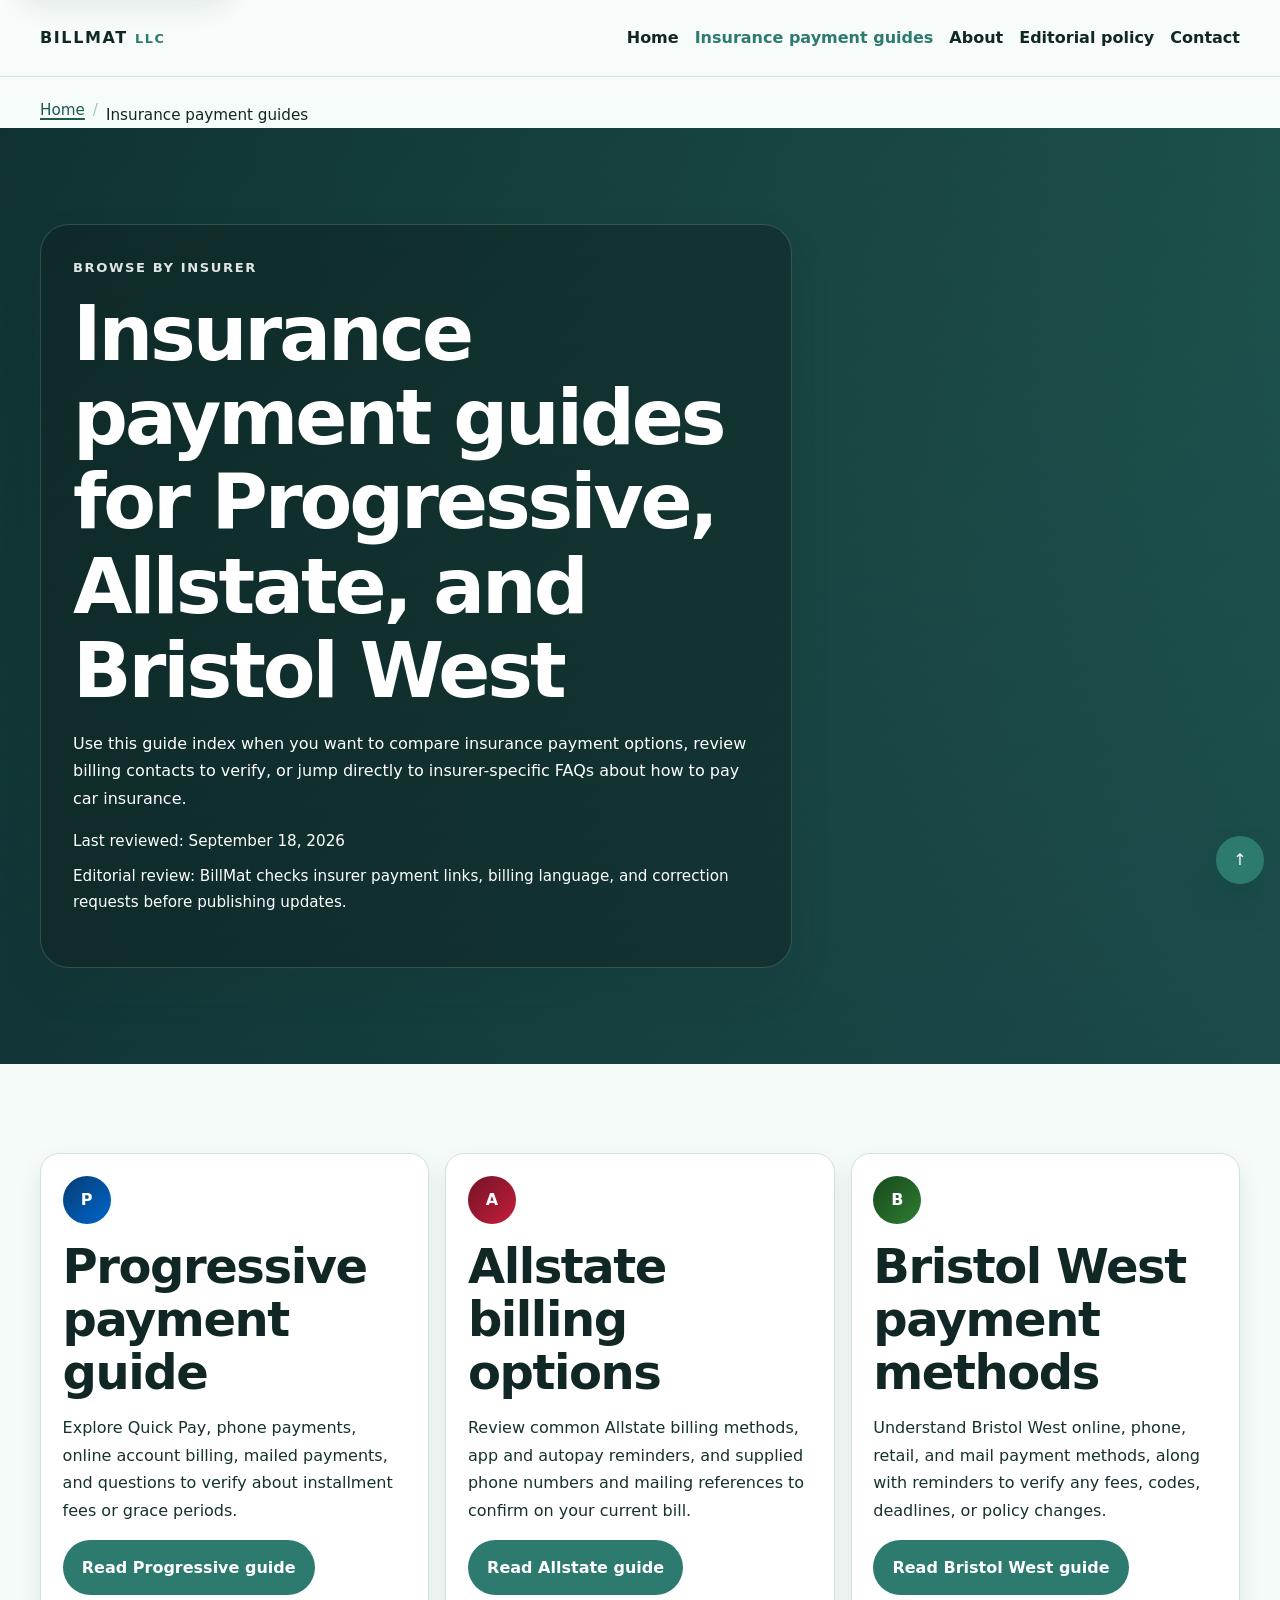
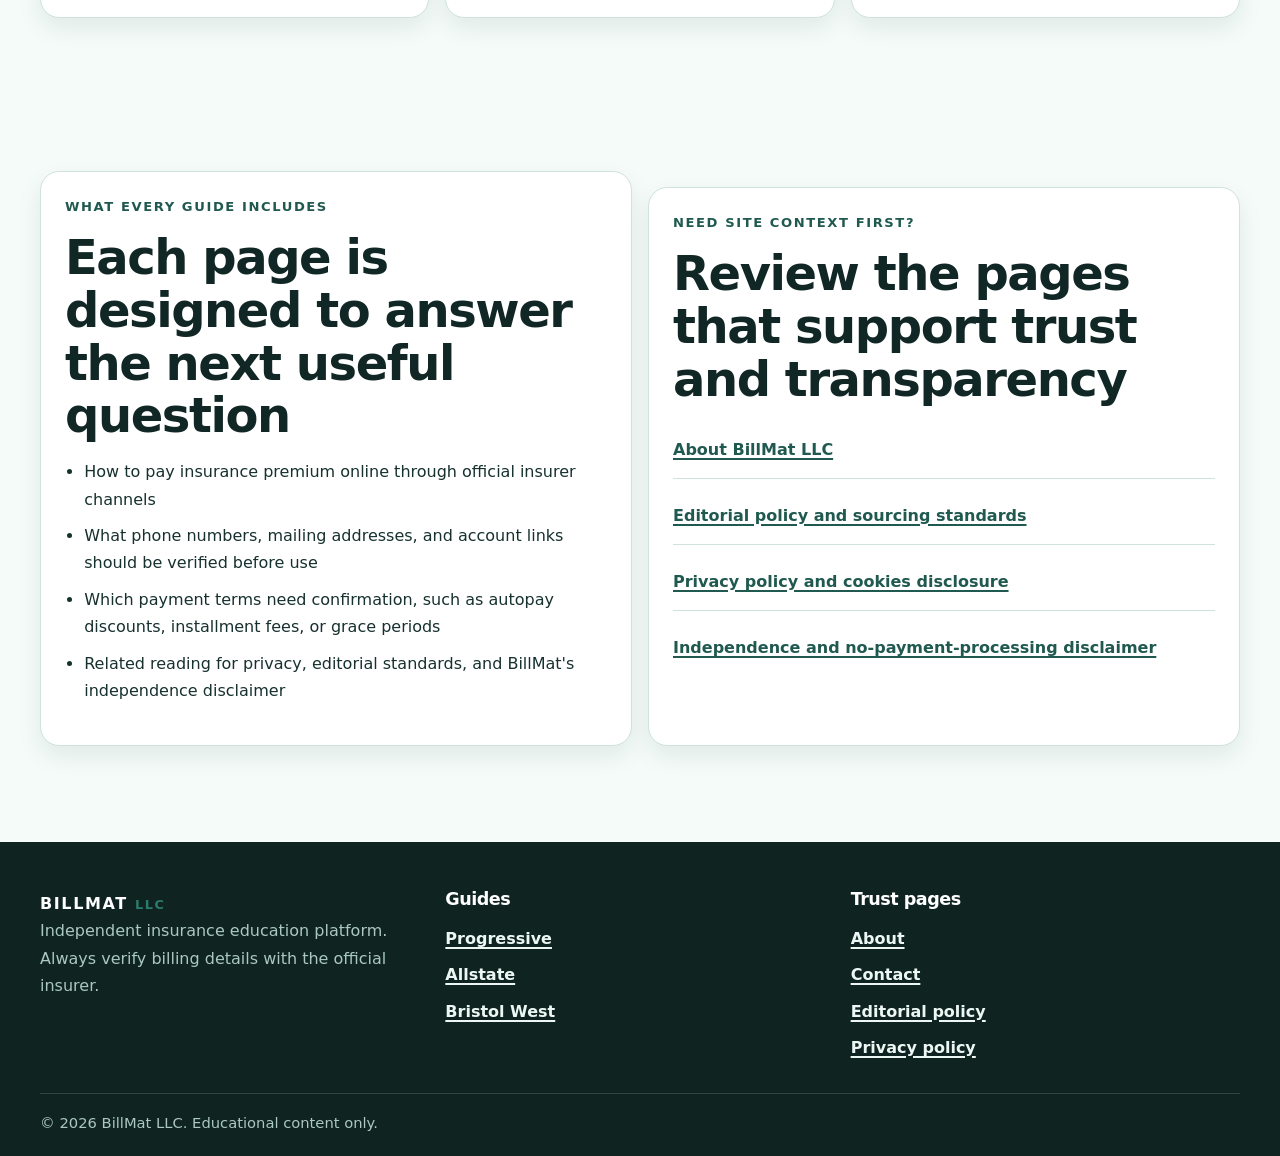
==== insurance-partners/index.html @ 31d25f72 "Rebuild BillMat static site for SEO and trust Co-authored-by: progressiveguide <246358933+progressiv" ====
<!doctype html>
<html lang="en">
<head>
  <meta charset="utf-8">
  <meta name="viewport" content="width=device-width, initial-scale=1">
  <title>Insurance Payment Guides | BillMat LLC</title>
  <meta name="description" content="Browse BillMat LLC insurance payment guides for Progressive, Allstate, and Bristol West with official links, FAQs, and billing checklists.">
  <meta name="robots" content="index,follow,max-image-preview:large">
  <meta name="theme-color" content="#2d7a6e">
  <meta property="og:type" content="website">
  <meta property="og:title" content="Insurance Payment Guides | BillMat LLC">
  <meta property="og:description" content="Browse insurer-specific billing guides for Progressive, Allstate, and Bristol West.">
  <meta property="og:url" content="https://getlivesupport.github.io/billmat/insurance-partners/">
  <meta property="og:site_name" content="BillMat LLC">
  <meta property="og:image" content="https://getlivesupport.github.io/billmat/assets/social-card.svg">
  <meta property="og:image:alt" content="BillMat LLC insurance payment guides social card">
  <meta name="twitter:card" content="summary_large_image">
  <meta name="twitter:title" content="Insurance Payment Guides | BillMat LLC">
  <meta name="twitter:description" content="Browse insurer-specific billing guides for Progressive, Allstate, and Bristol West.">
  <meta name="twitter:image" content="https://getlivesupport.github.io/billmat/assets/social-card.svg">
  <link rel="canonical" href="https://getlivesupport.github.io/billmat/insurance-partners/">
  <link rel="icon" href="../assets/favicon.svg" type="image/svg+xml">
  <link rel="manifest" href="../site.webmanifest">
  <style>
    :root{color-scheme:light dark;--bg:#f4fbf8;--surface:#fff;--text:#16312e;--soft:#45635d;--line:#cfe2db;--brand:#2d7a6e;--brand-deep:#20594f}*{box-sizing:border-box}html{font-family:Inter,ui-sans-serif,system-ui,-apple-system,BlinkMacSystemFont,"Segoe UI",sans-serif;scroll-behavior:smooth}body{margin:0;background:#f7fcfa;color:var(--text);font:400 1rem/1.65 system-ui,-apple-system,BlinkMacSystemFont,"Segoe UI",sans-serif}.container{width:min(75rem,calc(100% - 2rem));margin:0 auto}.skip-link{position:absolute;left:1rem;top:-3rem;z-index:100;padding:.8rem 1rem;border-radius:999px;background:#fff;color:#16312e;font-weight:700;text-decoration:none}.skip-link:focus{top:1rem}.site-header{position:sticky;top:0;z-index:50;background:rgba(247,252,250,.94);backdrop-filter:blur(12px);border-bottom:1px solid var(--line)}.nav-wrap{min-height:4.75rem;display:flex;align-items:center;justify-content:space-between;gap:1rem}.logo{text-decoration:none;color:var(--text);font-weight:900;letter-spacing:.1em}.logo span{color:var(--brand)}.site-nav{display:flex;gap:1rem;flex-wrap:wrap}.site-nav a{text-decoration:none;color:var(--text);font-weight:600}.menu-toggle{display:none}.page-hero{padding:clamp(3.5rem,8vw,6rem) 0;background:linear-gradient(135deg,#123a35,#20594f 50%,#2d7a6e);color:#fff}.page-hero .hero-box{max-width:46rem;padding:1.6rem;border-radius:1.8rem;background:rgba(12,27,26,.34);border:1px solid rgba(255,255,255,.14)}.eyebrow{text-transform:uppercase;letter-spacing:.12em;font-size:.82rem;font-weight:800;color:rgba(255,255,255,.88);margin:0 0 .75rem}h1{margin:0 0 1rem;font-size:clamp(2.4rem,6vw,4.2rem);line-height:1.05;letter-spacing:-.04em}p{margin:0 0 1rem}.container .dark-eyebrow{color:#20594f}.breadcrumbs ol{display:flex;flex-wrap:wrap;gap:.5rem;list-style:none;padding:1rem 0 0;margin:0}.breadcrumbs li::after{content:"/";margin-left:.5rem;color:#9fc7bc}.breadcrumbs li:last-child::after{content:""}img,svg{display:block;max-width:100%;height:auto}@media(max-width:52rem){.menu-toggle{display:inline-flex}.site-nav{display:none}.container{width:min(75rem,calc(100% - 1.25rem))}}</style>
  <link rel="preload" href="../css/style.css" as="style" onload="this.onload=null;this.rel='stylesheet'">
  <noscript><link rel="stylesheet" href="../css/style.css"></noscript>
  <script src="../js/main.js" defer></script>
  <script type="application/ld+json">
    {
      "@context": "https://schema.org",
      "@graph": [
        {
          "@type": "CollectionPage",
          "name": "Insurance Payment Guides",
          "url": "https://getlivesupport.github.io/billmat/insurance-partners/",
          "description": "Insurer-specific payment guides for Progressive, Allstate, and Bristol West.",
          "publisher": {"@type": "Organization", "name": "BillMat LLC"}
        },
        {
          "@type": "BreadcrumbList",
          "itemListElement": [
            {"@type": "ListItem", "position": 1, "name": "Home", "item": "https://getlivesupport.github.io/billmat/"},
            {"@type": "ListItem", "position": 2, "name": "Insurance Payment Guides", "item": "https://getlivesupport.github.io/billmat/insurance-partners/"}
          ]
        }
      ]
    }
  </script>
</head>
<body>
  <a class="skip-link" href="#main-content">Skip to main content</a>
  <header class="site-header">
    <div class="container nav-wrap">
      <a class="logo" href="../" aria-label="BillMat LLC home">BILLMAT <span>LLC</span></a>
      <button class="menu-toggle" type="button" aria-expanded="false" aria-controls="site-nav" aria-label="Toggle navigation">Menu</button>
      <nav id="site-nav" class="site-nav" aria-label="Primary navigation">
        <a href="../">Home</a>
        <a href="./" aria-current="page">Insurance payment guides</a>
        <a href="../about.html">About</a>
        <a href="../editorial-policy.html">Editorial policy</a>
        <a href="../contact.html">Contact</a>
      </nav>
    </div>
  </header>
  <main id="main-content">
    <nav class="breadcrumbs container" aria-label="Breadcrumb">
      <ol>
        <li><a href="../">Home</a></li>
        <li><a aria-current="page" href="./">Insurance payment guides</a></li>
      </ol>
    </nav>
    <section class="page-hero">
      <div class="container">
        <div class="hero-box">
          <p class="eyebrow">Browse by insurer</p>
          <h1>Insurance payment guides for Progressive, Allstate, and Bristol West</h1>
          <p>Use this guide index when you want to compare insurance payment options, review billing contacts to verify, or jump directly to insurer-specific FAQs about how to pay car insurance.</p>
          <p class="last-reviewed"><span>Last reviewed: September 18, 2026</span><span>Editorial review: BillMat checks insurer payment links, billing language, and correction requests before publishing updates.</span></p>
        </div>
      </div>
    </section>
    <section class="section">
      <div class="container">
        <div class="card-grid three">
          <article class="partner-card">
            <span class="company-badge company-progressive" aria-hidden="true">P</span>
            <h2>Progressive payment guide</h2>
            <p>Explore Quick Pay, phone payments, online account billing, mailed payments, and questions to verify about installment fees or grace periods.</p>
            <a class="button" href="progressive.html">Read Progressive guide</a>
          </article>
          <article class="partner-card">
            <span class="company-badge company-allstate" aria-hidden="true">A</span>
            <h2>Allstate billing options</h2>
            <p>Review common Allstate billing methods, app and autopay reminders, and supplied phone numbers and mailing references to confirm on your current bill.</p>
            <a class="button" href="allstate.html">Read Allstate guide</a>
          </article>
          <article class="partner-card">
            <span class="company-badge company-bristol" aria-hidden="true">B</span>
            <h2>Bristol West payment methods</h2>
            <p>Understand Bristol West online, phone, retail, and mail payment methods, along with reminders to verify any fees, codes, deadlines, or policy changes.</p>
            <a class="button" href="bristol-west.html">Read Bristol West guide</a>
          </article>
        </div>
      </div>
    </section>
    <section class="section-tight">
      <div class="container content-grid">
        <article class="surface-card">
          <p class="eyebrow dark-eyebrow">What every guide includes</p>
          <h2>Each page is designed to answer the next useful question</h2>
          <ul>
            <li>How to pay insurance premium online through official insurer channels</li>
            <li>What phone numbers, mailing addresses, and account links should be verified before use</li>
            <li>Which payment terms need confirmation, such as autopay discounts, installment fees, or grace periods</li>
            <li>Related reading for privacy, editorial standards, and BillMat's independence disclaimer</li>
          </ul>
        </article>
        <article class="surface-card">
          <p class="eyebrow dark-eyebrow">Need site context first?</p>
          <h2>Review the pages that support trust and transparency</h2>
          <ul class="link-list">
            <li><a href="../about.html">About BillMat LLC</a></li>
            <li><a href="../editorial-policy.html">Editorial policy and sourcing standards</a></li>
            <li><a href="../privacy-policy.html">Privacy policy and cookies disclosure</a></li>
            <li><a href="../disclaimer.html">Independence and no-payment-processing disclaimer</a></li>
          </ul>
        </article>
      </div>
    </section>
  </main>
  <footer class="site-footer">
    <div class="container footer-grid">
      <div><a class="logo" href="../">BILLMAT <span>LLC</span></a><p class="footer-note">Independent insurance education platform. Always verify billing details with the official insurer.</p></div>
      <div><h2>Guides</h2><div class="footer-links"><a href="progressive.html">Progressive</a><a href="allstate.html">Allstate</a><a href="bristol-west.html">Bristol West</a></div></div>
      <div><h2>Trust pages</h2><div class="footer-links"><a href="../about.html">About</a><a href="../contact.html">Contact</a><a href="../editorial-policy.html">Editorial policy</a><a href="../privacy-policy.html">Privacy policy</a></div></div>
    </div>
    <div class="container copyright">© 2026 BillMat LLC. Educational content only.</div>
  </footer>
  <a class="back-to-top" href="#main-content" aria-label="Back to top">↑</a>
</body>
</html>
---- css/style.css ----
:root {
  color-scheme: light;
  --bg: #f4fbf8;
  --surface: #ffffff;
  --surface-alt: #eef7f4;
  --surface-strong: #d8ece6;
  --text: #16312e;
  --text-soft: #45635d;
  --heading: #112725;
  --line: #cfe2db;
  --line-strong: #9fc7bc;
  --brand: #2d7a6e;
  --brand-deep: #20594f;
  --brand-soft: #bfe2da;
  --progressive: #0066cc;
  --progressive-deep: #063c73;
  --allstate: #c41e3a;
  --allstate-deep: #731326;
  --bristol: #2e7d32;
  --bristol-deep: #17491b;
  --warning: #fff4d5;
  --warning-line: #d6ac2f;
  --footer: #0f2421;
  --footer-soft: #aac7c0;
  --shadow-sm: 0 10px 24px rgba(17, 39, 37, 0.08);
  --shadow-md: 0 20px 40px rgba(17, 39, 37, 0.12);
  --radius-sm: 0.75rem;
  --radius-md: 1.2rem;
  --radius-lg: 1.8rem;
  --space-1: 0.5rem;
  --space-2: 0.75rem;
  --space-3: 1rem;
  --space-4: 1.5rem;
  --space-5: 2rem;
  --space-6: 3rem;
  --space-7: 4rem;
  --space-8: 5rem;
  --container: 75rem;
  --font-body: Inter, ui-sans-serif, system-ui, -apple-system, BlinkMacSystemFont, "Segoe UI", sans-serif;
  --font-heading: Inter, ui-sans-serif, system-ui, -apple-system, BlinkMacSystemFont, "Segoe UI", sans-serif;
}

* {
  box-sizing: border-box;
}

html {
  scroll-behavior: smooth;
}

body {
  margin: 0;
  font-family: var(--font-body);
  font-size: 1rem;
  line-height: 1.72;
  color: var(--text);
  background: linear-gradient(180deg, #f7fcfa 0%, var(--bg) 18rem, var(--bg) 100%);
  text-rendering: optimizeLegibility;
}

a {
  color: var(--brand-deep);
  text-decoration-thickness: 0.12em;
  text-underline-offset: 0.2em;
}

a:hover {
  color: var(--brand);
}

img,
svg {
  display: block;
  max-width: 100%;
  height: auto;
}

button,
a,
summary {
  -webkit-tap-highlight-color: transparent;
}

button,
input,
textarea,
select {
  font: inherit;
}

:focus-visible {
  outline: 3px solid #f2ad2e;
  outline-offset: 3px;
}

.skip-link {
  position: absolute;
  top: -3.5rem;
  left: 1rem;
  z-index: 100;
  padding: 0.85rem 1rem;
  border-radius: 999px;
  background: #ffffff;
  color: var(--heading);
  font-weight: 700;
  text-decoration: none;
  box-shadow: var(--shadow-sm);
}

.skip-link:focus {
  top: 1rem;
}

.container {
  width: min(var(--container), calc(100% - 2rem));
  margin: 0 auto;
}

.section {
  padding: clamp(3.5rem, 7vw, 6rem) 0;
}

.section-tight {
  padding: clamp(2.5rem, 5vw, 4rem) 0;
}

.eyebrow {
  margin: 0 0 0.75rem;
  color: var(--brand-deep);
  font-size: 0.82rem;
  font-weight: 800;
  letter-spacing: 0.12em;
  text-transform: uppercase;
}

h1,
h2,
h3 {
  margin: 0 0 1rem;
  color: var(--heading);
  font-family: var(--font-heading);
  line-height: 1.1;
}

h1 {
  font-size: clamp(2.4rem, 6vw, 4.8rem);
  letter-spacing: -0.04em;
}

h2 {
  font-size: clamp(1.8rem, 4vw, 3rem);
  letter-spacing: -0.03em;
}

h3 {
  font-size: clamp(1.15rem, 2.2vw, 1.45rem);
  letter-spacing: -0.02em;
}

p,
ul,
ol,
table,
address {
  margin: 0 0 1rem;
}

ul,
ol {
  padding-left: 1.2rem;
}

li + li {
  margin-top: 0.55rem;
}

strong {
  color: var(--heading);
}

.small,
.meta,
.helper-text {
  color: var(--text-soft);
  font-size: 0.95rem;
}

.last-reviewed {
  display: flex;
  flex-wrap: wrap;
  gap: 0.5rem 1rem;
  margin: 0 0 1.25rem;
  color: var(--text-soft);
  font-size: 0.95rem;
}

.site-header {
  position: sticky;
  top: 0;
  z-index: 50;
  backdrop-filter: blur(12px);
  background: rgba(247, 252, 250, 0.94);
  border-bottom: 1px solid rgba(207, 226, 219, 0.9);
  transition: box-shadow 0.2s ease, background 0.2s ease;
}

.site-header.scrolled {
  box-shadow: var(--shadow-sm);
  background: rgba(255, 255, 255, 0.97);
}

.nav-wrap {
  display: flex;
  align-items: center;
  justify-content: space-between;
  gap: 1rem;
  min-height: 4.75rem;
}

.logo {
  color: var(--heading);
  font-weight: 900;
  letter-spacing: 0.1em;
  text-decoration: none;
  white-space: nowrap;
}

.logo span {
  color: var(--brand);
  font-size: 0.8em;
}

.menu-toggle {
  display: none;
  align-items: center;
  gap: 0.5rem;
  border: 1px solid var(--line);
  border-radius: 999px;
  padding: 0.7rem 1rem;
  background: var(--surface);
  color: var(--heading);
  font-weight: 700;
}

.site-nav {
  display: flex;
  flex-wrap: wrap;
  align-items: center;
  justify-content: flex-end;
  gap: 1rem;
}

.site-nav a {
  color: var(--heading);
  font-weight: 600;
  text-decoration: none;
}

.site-nav a:hover,
.site-nav a[aria-current="page"] {
  color: var(--brand);
}

.hero,
.page-hero,
.guide-hero {
  position: relative;
  overflow: clip;
}

.hero {
  padding: clamp(4rem, 8vw, 7rem) 0 var(--space-6);
}

.hero-grid,
.hero-columns {
  display: grid;
  gap: 2rem;
  align-items: center;
}

.hero-copy,
.hero-panel,
.hero-stat,
.surface-card,
.info-card,
.notice-card,
.callout,
.faq-item,
.table-card,
.timeline-item,
.partner-card,
.contact-card,
.policy-card,
.article-shell,
.related-card,
.utility-panel {
  background: var(--surface);
  border: 1px solid var(--line);
  border-radius: var(--radius-md);
  box-shadow: var(--shadow-sm);
}

.hero-copy {
  background: transparent;
  border: 0;
  box-shadow: none;
}

.hero-lead,
.lead {
  max-width: 45rem;
  color: var(--text-soft);
  font-size: clamp(1.08rem, 2vw, 1.25rem);
}

.hero-actions,
.button-row {
  display: flex;
  flex-wrap: wrap;
  gap: 0.9rem;
  margin-top: 1.5rem;
}

.button,
.button-secondary,
.text-button {
  display: inline-flex;
  align-items: center;
  justify-content: center;
  gap: 0.55rem;
  min-height: 2.9rem;
  border-radius: 999px;
  font-weight: 700;
  text-decoration: none;
}

.button {
  padding: 0.85rem 1.2rem;
  background: var(--brand);
  color: #ffffff;
}

.button:hover {
  background: var(--brand-deep);
  color: #ffffff;
}

.button-secondary {
  padding: 0.85rem 1.2rem;
  border: 1px solid var(--line-strong);
  background: rgba(255, 255, 255, 0.7);
  color: var(--heading);
}

.button-secondary:hover {
  border-color: var(--brand);
  color: var(--brand);
}

.text-button {
  color: var(--brand-deep);
}

.hero-panel {
  padding: 1.5rem;
}

.hero-panel svg {
  width: 100%;
  max-width: 28rem;
  border-radius: var(--radius-md);
}

.hero-stat-grid,
.card-grid,
.info-grid,
.footer-grid,
.related-grid,
.steps-grid,
.content-grid,
.contact-grid,
.utility-grid,
.checklist-grid {
  display: grid;
  gap: 1rem;
}

.hero-stat,
.info-card,
.timeline-item,
.partner-card,
.contact-card,
.related-card,
.policy-card,
.utility-panel {
  padding: 1.35rem;
}

.hero-stat strong,
.partner-card strong,
.contact-card strong,
.utility-panel strong {
  display: block;
  margin-bottom: 0.25rem;
}

.highlight-band {
  padding: 1.4rem 0;
  background: linear-gradient(135deg, var(--brand-deep), var(--brand));
  color: #ffffff;
}

.highlight-band .eyebrow,
.guide-hero .eyebrow,
.page-hero .eyebrow {
  color: rgba(255, 255, 255, 0.88);
}

.section-heading {
  max-width: 48rem;
  margin-bottom: 2rem;
}

.partner-card,
.info-card,
.related-card {
  height: 100%;
}

.partner-card ul,
.related-card ul,
.contact-card ul,
.policy-card ul {
  padding-left: 1rem;
}

.company-badge,
.icon-chip,
.number-chip {
  display: inline-flex;
  align-items: center;
  justify-content: center;
  width: 3rem;
  height: 3rem;
  margin-bottom: 1rem;
  border-radius: 999px;
  color: #ffffff;
  font-weight: 800;
}

.company-progressive,
.progressive-accent {
  background: linear-gradient(135deg, var(--progressive-deep), var(--progressive));
}

.company-allstate,
.allstate-accent {
  background: linear-gradient(135deg, var(--allstate-deep), var(--allstate));
}

.company-bristol,
.bristol-accent {
  background: linear-gradient(135deg, var(--bristol-deep), var(--bristol));
}

.surface-card,
.table-card,
.article-shell,
.notice-card,
.callout {
  padding: 1.5rem;
}

.surface-card + .surface-card,
.notice-card + .notice-card {
  margin-top: 1rem;
}

.article-shell {
  display: grid;
  gap: 2rem;
  padding: clamp(1.3rem, 3vw, 2rem);
}

.breadcrumbs {
  padding: 1rem 0 0;
}

.breadcrumbs ol {
  display: flex;
  flex-wrap: wrap;
  align-items: center;
  gap: 0.5rem;
  list-style: none;
  padding: 0;
  margin: 0;
  color: var(--text-soft);
  font-size: 0.95rem;
}

.breadcrumbs li::after {
  content: "/";
  margin-left: 0.5rem;
  color: var(--line-strong);
}

.breadcrumbs li:last-child::after {
  content: "";
  margin: 0;
}

.breadcrumbs [aria-current="page"] {
  color: var(--heading);
  text-decoration: none;
}

.page-hero,
.guide-hero {
  padding: clamp(3.25rem, 8vw, 6rem) 0;
}

.page-hero::before,
.guide-hero::before {
  content: "";
  position: absolute;
  inset: 0;
  background: linear-gradient(180deg, rgba(3, 16, 30, 0.18), rgba(3, 16, 30, 0.45));
}

.page-hero .container,
.guide-hero .container {
  position: relative;
  z-index: 1;
}

.page-hero .hero-box,
.guide-hero .hero-box {
  max-width: 47rem;
  padding: clamp(1.5rem, 3vw, 2rem);
  border-radius: var(--radius-lg);
  background: rgba(12, 27, 26, 0.38);
  border: 1px solid rgba(255, 255, 255, 0.16);
  color: #ffffff;
  box-shadow: var(--shadow-md);
}

.page-hero h1,
.page-hero p,
.guide-hero h1,
.guide-hero p {
  color: #ffffff;
}

.progressive-hero {
  background:
    radial-gradient(circle at top right, rgba(152, 204, 255, 0.2), transparent 32%),
    linear-gradient(135deg, #03284b 0%, #08488c 52%, #0066cc 100%);
}

.allstate-hero {
  background:
    radial-gradient(circle at top right, rgba(255, 188, 201, 0.16), transparent 28%),
    linear-gradient(135deg, #4f0915 0%, #8a1529 52%, #c41e3a 100%);
}

.bristol-hero {
  background:
    radial-gradient(circle at top right, rgba(168, 229, 171, 0.16), transparent 28%),
    linear-gradient(135deg, #123416 0%, #1f5c24 52%, #2e7d32 100%);
}

.teal-hero {
  background:
    radial-gradient(circle at top right, rgba(191, 226, 218, 0.2), transparent 30%),
    linear-gradient(135deg, #123a35 0%, #20594f 45%, #2d7a6e 100%);
}

.quick-answer {
  border-left: 0.38rem solid var(--brand);
  background: var(--surface-alt);
}

.quick-answer strong,
.callout strong,
.notice-card strong {
  display: block;
  margin-bottom: 0.55rem;
}

.callout {
  background: linear-gradient(135deg, rgba(45, 122, 110, 0.08), rgba(45, 122, 110, 0.02));
}

.callout-warning {
  background: var(--warning);
  border-color: #e8ca73;
}

.steps-list,
.resource-list,
.link-list,
.inline-list {
  list-style: none;
  padding: 0;
  margin: 0;
}

.steps-list li,
.resource-list li,
.link-list li {
  padding: 0.9rem 0;
  border-bottom: 1px solid var(--line);
}

.steps-list li:last-child,
.resource-list li:last-child,
.link-list li:last-child {
  border-bottom: 0;
}

.steps-grid .info-card,
.checklist-grid .info-card {
  display: flex;
  gap: 1rem;
  align-items: flex-start;
}

.number-chip {
  flex: none;
  background: linear-gradient(135deg, var(--brand-deep), var(--brand));
}

.table-wrap {
  overflow-x: auto;
  padding-bottom: 0.3rem;
}

.table-wrap table {
  width: 100%;
  min-width: 42rem;
  border-collapse: collapse;
}

caption {
  margin-bottom: 0.75rem;
  text-align: left;
  color: var(--text-soft);
  font-weight: 600;
}

th,
td {
  padding: 0.95rem 0.9rem;
  border: 1px solid var(--line);
  text-align: left;
  vertical-align: top;
}

th {
  background: var(--surface-alt);
  color: var(--heading);
  font-size: 0.95rem;
}

td {
  background: var(--surface);
  overflow-wrap: anywhere;
}

.timeline {
  position: relative;
  display: grid;
  gap: 1rem;
}

.timeline-item {
  padding-left: 1rem;
  border-left: 0.3rem solid var(--brand);
}

.faq-list {
  display: grid;
  gap: 0.85rem;
}

.faq-item {
  overflow: hidden;
}

.faq-toggle {
  width: 100%;
  display: flex;
  align-items: center;
  justify-content: space-between;
  gap: 1rem;
  padding: 1rem 1.15rem;
  border: 0;
  background: transparent;
  color: var(--heading);
  text-align: left;
  font-weight: 700;
}

.faq-toggle::after {
  content: "+";
  flex: none;
  font-size: 1.35rem;
  color: var(--brand);
}

.faq-toggle[aria-expanded="true"]::after {
  content: "–";
}

.faq-panel {
  padding: 0 1.15rem 1.1rem;
}

.faq-panel[hidden] {
  display: none;
}

.contact-list,
.address-block {
  display: grid;
  gap: 0.8rem;
}

.contact-list > div,
.address-block > div {
  padding: 1rem;
  background: var(--surface-alt);
  border-radius: var(--radius-sm);
  overflow-wrap: anywhere;
}

.related-grid .related-card a,
.footer-links a,
.link-list a,
.inline-list a {
  font-weight: 600;
}

.notice-inline {
  padding: 1rem 1.15rem;
  border-radius: var(--radius-sm);
  background: rgba(45, 122, 110, 0.08);
}

.stats-inline {
  display: flex;
  flex-wrap: wrap;
  gap: 0.8rem;
}

.stats-inline span {
  padding: 0.55rem 0.85rem;
  border-radius: 999px;
  background: var(--surface-alt);
  color: var(--heading);
  font-weight: 700;
}

.related-grid,
.footer-grid,
.card-grid.three,
.card-grid.four,
.contact-grid,
.utility-grid {
  grid-template-columns: repeat(3, minmax(0, 1fr));
}

.card-grid.two,
.content-grid,
.hero-columns,
.steps-grid,
.checklist-grid {
  grid-template-columns: repeat(2, minmax(0, 1fr));
}

.content-grid.aside-left {
  grid-template-columns: minmax(0, 1.3fr) minmax(18rem, 0.7fr);
}

.hero-grid {
  grid-template-columns: minmax(0, 1.25fr) minmax(18rem, 0.75fr);
}

.site-footer {
  margin-top: 2rem;
  padding: 3rem 0 1.25rem;
  background: var(--footer);
  color: #ecf7f3;
}

.site-footer a {
  color: #ecf7f3;
}

.site-footer h2,
.site-footer h3 {
  color: #ffffff;
  font-size: 1.1rem;
}

.footer-grid {
  align-items: start;
}

.footer-links {
  display: grid;
  gap: 0.55rem;
}

.footer-note,
.site-footer .small {
  color: var(--footer-soft);
}

.site-footer .logo {
  color: #ffffff;
}

.copyright {
  margin-top: 2rem;
  padding-top: 1rem;
  border-top: 1px solid rgba(170, 199, 192, 0.2);
  color: var(--footer-soft);
  font-size: 0.92rem;
}

.back-to-top {
  position: fixed;
  right: 1rem;
  bottom: 1rem;
  display: inline-flex;
  align-items: center;
  justify-content: center;
  width: 3rem;
  height: 3rem;
  border-radius: 999px;
  background: var(--brand);
  color: #ffffff;
  text-decoration: none;
  box-shadow: var(--shadow-md);
}

.visually-hidden {
  position: absolute;
  width: 1px;
  height: 1px;
  padding: 0;
  margin: -1px;
  overflow: hidden;
  clip: rect(0, 0, 0, 0);
  border: 0;
}

hr.section-rule {
  margin: 0;
  border: 0;
  border-top: 1px solid var(--line);
}

@media (max-width: 75rem) {
  .card-grid.four,
  .utility-grid,
  .footer-grid,
  .contact-grid,
  .related-grid {
    grid-template-columns: repeat(2, minmax(0, 1fr));
  }
}

@media (max-width: 62rem) {
  .hero-grid,
  .content-grid,
  .content-grid.aside-left,
  .hero-columns,
  .steps-grid,
  .checklist-grid,
  .card-grid.two,
  .card-grid.three,
  .card-grid.four,
  .utility-grid,
  .contact-grid,
  .related-grid,
  .footer-grid {
    grid-template-columns: 1fr;
  }

  .table-wrap table {
    min-width: 36rem;
  }
}

@media (max-width: 52rem) {
  .menu-toggle {
    display: inline-flex;
  }

  .site-nav {
    position: absolute;
    top: calc(100% + 0.25rem);
    left: 1rem;
    right: 1rem;
    display: none;
    flex-direction: column;
    align-items: stretch;
    padding: 1rem;
    border: 1px solid var(--line);
    border-radius: 1rem;
    background: rgba(255, 255, 255, 0.98);
    box-shadow: var(--shadow-md);
  }

  .site-nav.open {
    display: flex;
  }

  .site-nav a {
    padding: 0.2rem 0;
  }

  .container {
    width: min(var(--container), calc(100% - 1.25rem));
  }

  .page-hero .hero-box,
  .guide-hero .hero-box,
  .article-shell,
  .surface-card,
  .table-card,
  .notice-card,
  .callout,
  .quick-answer {
    padding: 1.15rem;
  }

  .table-wrap table {
    min-width: 32rem;
  }
}

@media (max-width: 30rem) {
  body {
    font-size: 0.98rem;
  }

  h1 {
    font-size: clamp(2rem, 12vw, 2.7rem);
  }

  h2 {
    font-size: clamp(1.55rem, 8vw, 2rem);
  }

  .button,
  .button-secondary {
    width: 100%;
  }

  .hero-actions,
  .button-row {
    align-items: stretch;
  }
}

@media (prefers-color-scheme: dark) {
  :root {
    color-scheme: dark;
    --bg: #091412;
    --surface: #10211f;
    --surface-alt: #132a27;
    --surface-strong: #163632;
    --text: #ecf7f3;
    --text-soft: #b6d0ca;
    --heading: #ffffff;
    --line: #284541;
    --line-strong: #4e7d74;
    --brand-soft: #23463f;
    --warning: #352b12;
    --warning-line: #f0c14b;
    --footer: #050c0b;
    --footer-soft: #a3c1bb;
    --shadow-sm: 0 18px 32px rgba(0, 0, 0, 0.28);
    --shadow-md: 0 28px 46px rgba(0, 0, 0, 0.35);
  }

  body {
    background: linear-gradient(180deg, #0b1413 0%, var(--bg) 18rem, var(--bg) 100%);
  }

  .site-header {
    background: rgba(9, 20, 18, 0.92);
  }

  .site-header.scrolled {
    background: rgba(5, 12, 11, 0.95);
  }

  .menu-toggle,
  .site-nav {
    background: rgba(16, 33, 31, 0.98);
  }

  .button-secondary {
    background: rgba(19, 42, 39, 0.75);
  }

  .highlight-band,
  .teal-hero {
    background:
      radial-gradient(circle at top right, rgba(191, 226, 218, 0.12), transparent 30%),
      linear-gradient(135deg, #0f2a26 0%, #17443d 45%, #23675c 100%);
  }

  .page-hero .hero-box,
  .guide-hero .hero-box {
    background: rgba(3, 10, 12, 0.44);
  }
}

@media (prefers-reduced-motion: reduce) {
  html {
    scroll-behavior: auto;
  }

  *,
  *::before,
  *::after {
    animation-duration: 0.01ms !important;
    animation-iteration-count: 1 !important;
    transition-duration: 0.01ms !important;
    scroll-behavior: auto !important;
  }
}

@media print {
  .site-header,
  .back-to-top,
  .menu-toggle,
  .button,
  .button-secondary {
    display: none !important;
  }

  body {
    background: #ffffff;
    color: #000000;
  }

  .article-shell,
  .surface-card,
  .info-card,
  .faq-item,
  .contact-card,
  .timeline-item,
  .policy-card {
    box-shadow: none;
    break-inside: avoid;
  }
}
---- css/style.css ----
:root {
  color-scheme: light;
  --bg: #f4fbf8;
  --surface: #ffffff;
  --surface-alt: #eef7f4;
  --surface-strong: #d8ece6;
  --text: #16312e;
  --text-soft: #45635d;
  --heading: #112725;
  --line: #cfe2db;
  --line-strong: #9fc7bc;
  --brand: #2d7a6e;
  --brand-deep: #20594f;
  --brand-soft: #bfe2da;
  --progressive: #0066cc;
  --progressive-deep: #063c73;
  --allstate: #c41e3a;
  --allstate-deep: #731326;
  --bristol: #2e7d32;
  --bristol-deep: #17491b;
  --warning: #fff4d5;
  --warning-line: #d6ac2f;
  --footer: #0f2421;
  --footer-soft: #aac7c0;
  --shadow-sm: 0 10px 24px rgba(17, 39, 37, 0.08);
  --shadow-md: 0 20px 40px rgba(17, 39, 37, 0.12);
  --radius-sm: 0.75rem;
  --radius-md: 1.2rem;
  --radius-lg: 1.8rem;
  --space-1: 0.5rem;
  --space-2: 0.75rem;
  --space-3: 1rem;
  --space-4: 1.5rem;
  --space-5: 2rem;
  --space-6: 3rem;
  --space-7: 4rem;
  --space-8: 5rem;
  --container: 75rem;
  --font-body: Inter, ui-sans-serif, system-ui, -apple-system, BlinkMacSystemFont, "Segoe UI", sans-serif;
  --font-heading: Inter, ui-sans-serif, system-ui, -apple-system, BlinkMacSystemFont, "Segoe UI", sans-serif;
}

* {
  box-sizing: border-box;
}

html {
  scroll-behavior: smooth;
}

body {
  margin: 0;
  font-family: var(--font-body);
  font-size: 1rem;
  line-height: 1.72;
  color: var(--text);
  background: linear-gradient(180deg, #f7fcfa 0%, var(--bg) 18rem, var(--bg) 100%);
  text-rendering: optimizeLegibility;
}

a {
  color: var(--brand-deep);
  text-decoration-thickness: 0.12em;
  text-underline-offset: 0.2em;
}

a:hover {
  color: var(--brand);
}

img,
svg {
  display: block;
  max-width: 100%;
  height: auto;
}

button,
a,
summary {
  -webkit-tap-highlight-color: transparent;
}

button,
input,
textarea,
select {
  font: inherit;
}

:focus-visible {
  outline: 3px solid #f2ad2e;
  outline-offset: 3px;
}

.skip-link {
  position: absolute;
  top: -3.5rem;
  left: 1rem;
  z-index: 100;
  padding: 0.85rem 1rem;
  border-radius: 999px;
  background: #ffffff;
  color: var(--heading);
  font-weight: 700;
  text-decoration: none;
  box-shadow: var(--shadow-sm);
}

.skip-link:focus {
  top: 1rem;
}

.container {
  width: min(var(--container), calc(100% - 2rem));
  margin: 0 auto;
}

.section {
  padding: clamp(3.5rem, 7vw, 6rem) 0;
}

.section-tight {
  padding: clamp(2.5rem, 5vw, 4rem) 0;
}

.eyebrow {
  margin: 0 0 0.75rem;
  color: var(--brand-deep);
  font-size: 0.82rem;
  font-weight: 800;
  letter-spacing: 0.12em;
  text-transform: uppercase;
}

h1,
h2,
h3 {
  margin: 0 0 1rem;
  color: var(--heading);
  font-family: var(--font-heading);
  line-height: 1.1;
}

h1 {
  font-size: clamp(2.4rem, 6vw, 4.8rem);
  letter-spacing: -0.04em;
}

h2 {
  font-size: clamp(1.8rem, 4vw, 3rem);
  letter-spacing: -0.03em;
}

h3 {
  font-size: clamp(1.15rem, 2.2vw, 1.45rem);
  letter-spacing: -0.02em;
}

p,
ul,
ol,
table,
address {
  margin: 0 0 1rem;
}

ul,
ol {
  padding-left: 1.2rem;
}

li + li {
  margin-top: 0.55rem;
}

strong {
  color: var(--heading);
}

.small,
.meta,
.helper-text {
  color: var(--text-soft);
  font-size: 0.95rem;
}

.last-reviewed {
  display: flex;
  flex-wrap: wrap;
  gap: 0.5rem 1rem;
  margin: 0 0 1.25rem;
  color: var(--text-soft);
  font-size: 0.95rem;
}

.site-header {
  position: sticky;
  top: 0;
  z-index: 50;
  backdrop-filter: blur(12px);
  background: rgba(247, 252, 250, 0.94);
  border-bottom: 1px solid rgba(207, 226, 219, 0.9);
  transition: box-shadow 0.2s ease, background 0.2s ease;
}

.site-header.scrolled {
  box-shadow: var(--shadow-sm);
  background: rgba(255, 255, 255, 0.97);
}

.nav-wrap {
  display: flex;
  align-items: center;
  justify-content: space-between;
  gap: 1rem;
  min-height: 4.75rem;
}

.logo {
  color: var(--heading);
  font-weight: 900;
  letter-spacing: 0.1em;
  text-decoration: none;
  white-space: nowrap;
}

.logo span {
  color: var(--brand);
  font-size: 0.8em;
}

.menu-toggle {
  display: none;
  align-items: center;
  gap: 0.5rem;
  border: 1px solid var(--line);
  border-radius: 999px;
  padding: 0.7rem 1rem;
  background: var(--surface);
  color: var(--heading);
  font-weight: 700;
}

.site-nav {
  display: flex;
  flex-wrap: wrap;
  align-items: center;
  justify-content: flex-end;
  gap: 1rem;
}

.site-nav a {
  color: var(--heading);
  font-weight: 600;
  text-decoration: none;
}

.site-nav a:hover,
.site-nav a[aria-current="page"] {
  color: var(--brand);
}

.hero,
.page-hero,
.guide-hero {
  position: relative;
  overflow: clip;
}

.hero {
  padding: clamp(4rem, 8vw, 7rem) 0 var(--space-6);
}

.hero-grid,
.hero-columns {
  display: grid;
  gap: 2rem;
  align-items: center;
}

.hero-copy,
.hero-panel,
.hero-stat,
.surface-card,
.info-card,
.notice-card,
.callout,
.faq-item,
.table-card,
.timeline-item,
.partner-card,
.contact-card,
.policy-card,
.article-shell,
.related-card,
.utility-panel {
  background: var(--surface);
  border: 1px solid var(--line);
  border-radius: var(--radius-md);
  box-shadow: var(--shadow-sm);
}

.hero-copy {
  background: transparent;
  border: 0;
  box-shadow: none;
}

.hero-lead,
.lead {
  max-width: 45rem;
  color: var(--text-soft);
  font-size: clamp(1.08rem, 2vw, 1.25rem);
}

.hero-actions,
.button-row {
  display: flex;
  flex-wrap: wrap;
  gap: 0.9rem;
  margin-top: 1.5rem;
}

.button,
.button-secondary,
.text-button {
  display: inline-flex;
  align-items: center;
  justify-content: center;
  gap: 0.55rem;
  min-height: 2.9rem;
  border-radius: 999px;
  font-weight: 700;
  text-decoration: none;
}

.button {
  padding: 0.85rem 1.2rem;
  background: var(--brand);
  color: #ffffff;
}

.button:hover {
  background: var(--brand-deep);
  color: #ffffff;
}

.button-secondary {
  padding: 0.85rem 1.2rem;
  border: 1px solid var(--line-strong);
  background: rgba(255, 255, 255, 0.7);
  color: var(--heading);
}

.button-secondary:hover {
  border-color: var(--brand);
  color: var(--brand);
}

.text-button {
  color: var(--brand-deep);
}

.hero-panel {
  padding: 1.5rem;
}

.hero-panel svg {
  width: 100%;
  max-width: 28rem;
  border-radius: var(--radius-md);
}

.hero-stat-grid,
.card-grid,
.info-grid,
.footer-grid,
.related-grid,
.steps-grid,
.content-grid,
.contact-grid,
.utility-grid,
.checklist-grid {
  display: grid;
  gap: 1rem;
}

.hero-stat,
.info-card,
.timeline-item,
.partner-card,
.contact-card,
.related-card,
.policy-card,
.utility-panel {
  padding: 1.35rem;
}

.hero-stat strong,
.partner-card strong,
.contact-card strong,
.utility-panel strong {
  display: block;
  margin-bottom: 0.25rem;
}

.highlight-band {
  padding: 1.4rem 0;
  background: linear-gradient(135deg, var(--brand-deep), var(--brand));
  color: #ffffff;
}

.highlight-band .eyebrow,
.guide-hero .eyebrow,
.page-hero .eyebrow {
  color: rgba(255, 255, 255, 0.88);
}

.section-heading {
  max-width: 48rem;
  margin-bottom: 2rem;
}

.partner-card,
.info-card,
.related-card {
  height: 100%;
}

.partner-card ul,
.related-card ul,
.contact-card ul,
.policy-card ul {
  padding-left: 1rem;
}

.company-badge,
.icon-chip,
.number-chip {
  display: inline-flex;
  align-items: center;
  justify-content: center;
  width: 3rem;
  height: 3rem;
  margin-bottom: 1rem;
  border-radius: 999px;
  color: #ffffff;
  font-weight: 800;
}

.company-progressive,
.progressive-accent {
  background: linear-gradient(135deg, var(--progressive-deep), var(--progressive));
}

.company-allstate,
.allstate-accent {
  background: linear-gradient(135deg, var(--allstate-deep), var(--allstate));
}

.company-bristol,
.bristol-accent {
  background: linear-gradient(135deg, var(--bristol-deep), var(--bristol));
}

.surface-card,
.table-card,
.article-shell,
.notice-card,
.callout {
  padding: 1.5rem;
}

.surface-card + .surface-card,
.notice-card + .notice-card {
  margin-top: 1rem;
}

.article-shell {
  display: grid;
  gap: 2rem;
  padding: clamp(1.3rem, 3vw, 2rem);
}

.breadcrumbs {
  padding: 1rem 0 0;
}

.breadcrumbs ol {
  display: flex;
  flex-wrap: wrap;
  align-items: center;
  gap: 0.5rem;
  list-style: none;
  padding: 0;
  margin: 0;
  color: var(--text-soft);
  font-size: 0.95rem;
}

.breadcrumbs li::after {
  content: "/";
  margin-left: 0.5rem;
  color: var(--line-strong);
}

.breadcrumbs li:last-child::after {
  content: "";
  margin: 0;
}

.breadcrumbs [aria-current="page"] {
  color: var(--heading);
  text-decoration: none;
}

.page-hero,
.guide-hero {
  padding: clamp(3.25rem, 8vw, 6rem) 0;
}

.page-hero::before,
.guide-hero::before {
  content: "";
  position: absolute;
  inset: 0;
  background: linear-gradient(180deg, rgba(3, 16, 30, 0.18), rgba(3, 16, 30, 0.45));
}

.page-hero .container,
.guide-hero .container {
  position: relative;
  z-index: 1;
}

.page-hero .hero-box,
.guide-hero .hero-box {
  max-width: 47rem;
  padding: clamp(1.5rem, 3vw, 2rem);
  border-radius: var(--radius-lg);
  background: rgba(12, 27, 26, 0.38);
  border: 1px solid rgba(255, 255, 255, 0.16);
  color: #ffffff;
  box-shadow: var(--shadow-md);
}

.page-hero h1,
.page-hero p,
.guide-hero h1,
.guide-hero p {
  color: #ffffff;
}

.progressive-hero {
  background:
    radial-gradient(circle at top right, rgba(152, 204, 255, 0.2), transparent 32%),
    linear-gradient(135deg, #03284b 0%, #08488c 52%, #0066cc 100%);
}

.allstate-hero {
  background:
    radial-gradient(circle at top right, rgba(255, 188, 201, 0.16), transparent 28%),
    linear-gradient(135deg, #4f0915 0%, #8a1529 52%, #c41e3a 100%);
}

.bristol-hero {
  background:
    radial-gradient(circle at top right, rgba(168, 229, 171, 0.16), transparent 28%),
    linear-gradient(135deg, #123416 0%, #1f5c24 52%, #2e7d32 100%);
}

.teal-hero {
  background:
    radial-gradient(circle at top right, rgba(191, 226, 218, 0.2), transparent 30%),
    linear-gradient(135deg, #123a35 0%, #20594f 45%, #2d7a6e 100%);
}

.quick-answer {
  border-left: 0.38rem solid var(--brand);
  background: var(--surface-alt);
}

.quick-answer strong,
.callout strong,
.notice-card strong {
  display: block;
  margin-bottom: 0.55rem;
}

.callout {
  background: linear-gradient(135deg, rgba(45, 122, 110, 0.08), rgba(45, 122, 110, 0.02));
}

.callout-warning {
  background: var(--warning);
  border-color: #e8ca73;
}

.steps-list,
.resource-list,
.link-list,
.inline-list {
  list-style: none;
  padding: 0;
  margin: 0;
}

.steps-list li,
.resource-list li,
.link-list li {
  padding: 0.9rem 0;
  border-bottom: 1px solid var(--line);
}

.steps-list li:last-child,
.resource-list li:last-child,
.link-list li:last-child {
  border-bottom: 0;
}

.steps-grid .info-card,
.checklist-grid .info-card {
  display: flex;
  gap: 1rem;
  align-items: flex-start;
}

.number-chip {
  flex: none;
  background: linear-gradient(135deg, var(--brand-deep), var(--brand));
}

.table-wrap {
  overflow-x: auto;
  padding-bottom: 0.3rem;
}

.table-wrap table {
  width: 100%;
  min-width: 42rem;
  border-collapse: collapse;
}

caption {
  margin-bottom: 0.75rem;
  text-align: left;
  color: var(--text-soft);
  font-weight: 600;
}

th,
td {
  padding: 0.95rem 0.9rem;
  border: 1px solid var(--line);
  text-align: left;
  vertical-align: top;
}

th {
  background: var(--surface-alt);
  color: var(--heading);
  font-size: 0.95rem;
}

td {
  background: var(--surface);
  overflow-wrap: anywhere;
}

.timeline {
  position: relative;
  display: grid;
  gap: 1rem;
}

.timeline-item {
  padding-left: 1rem;
  border-left: 0.3rem solid var(--brand);
}

.faq-list {
  display: grid;
  gap: 0.85rem;
}

.faq-item {
  overflow: hidden;
}

.faq-toggle {
  width: 100%;
  display: flex;
  align-items: center;
  justify-content: space-between;
  gap: 1rem;
  padding: 1rem 1.15rem;
  border: 0;
  background: transparent;
  color: var(--heading);
  text-align: left;
  font-weight: 700;
}

.faq-toggle::after {
  content: "+";
  flex: none;
  font-size: 1.35rem;
  color: var(--brand);
}

.faq-toggle[aria-expanded="true"]::after {
  content: "–";
}

.faq-panel {
  padding: 0 1.15rem 1.1rem;
}

.faq-panel[hidden] {
  display: none;
}

.contact-list,
.address-block {
  display: grid;
  gap: 0.8rem;
}

.contact-list > div,
.address-block > div {
  padding: 1rem;
  background: var(--surface-alt);
  border-radius: var(--radius-sm);
  overflow-wrap: anywhere;
}

.related-grid .related-card a,
.footer-links a,
.link-list a,
.inline-list a {
  font-weight: 600;
}

.notice-inline {
  padding: 1rem 1.15rem;
  border-radius: var(--radius-sm);
  background: rgba(45, 122, 110, 0.08);
}

.stats-inline {
  display: flex;
  flex-wrap: wrap;
  gap: 0.8rem;
}

.stats-inline span {
  padding: 0.55rem 0.85rem;
  border-radius: 999px;
  background: var(--surface-alt);
  color: var(--heading);
  font-weight: 700;
}

.related-grid,
.footer-grid,
.card-grid.three,
.card-grid.four,
.contact-grid,
.utility-grid {
  grid-template-columns: repeat(3, minmax(0, 1fr));
}

.card-grid.two,
.content-grid,
.hero-columns,
.steps-grid,
.checklist-grid {
  grid-template-columns: repeat(2, minmax(0, 1fr));
}

.content-grid.aside-left {
  grid-template-columns: minmax(0, 1.3fr) minmax(18rem, 0.7fr);
}

.hero-grid {
  grid-template-columns: minmax(0, 1.25fr) minmax(18rem, 0.75fr);
}

.site-footer {
  margin-top: 2rem;
  padding: 3rem 0 1.25rem;
  background: var(--footer);
  color: #ecf7f3;
}

.site-footer a {
  color: #ecf7f3;
}

.site-footer h2,
.site-footer h3 {
  color: #ffffff;
  font-size: 1.1rem;
}

.footer-grid {
  align-items: start;
}

.footer-links {
  display: grid;
  gap: 0.55rem;
}

.footer-note,
.site-footer .small {
  color: var(--footer-soft);
}

.site-footer .logo {
  color: #ffffff;
}

.copyright {
  margin-top: 2rem;
  padding-top: 1rem;
  border-top: 1px solid rgba(170, 199, 192, 0.2);
  color: var(--footer-soft);
  font-size: 0.92rem;
}

.back-to-top {
  position: fixed;
  right: 1rem;
  bottom: 1rem;
  display: inline-flex;
  align-items: center;
  justify-content: center;
  width: 3rem;
  height: 3rem;
  border-radius: 999px;
  background: var(--brand);
  color: #ffffff;
  text-decoration: none;
  box-shadow: var(--shadow-md);
}

.visually-hidden {
  position: absolute;
  width: 1px;
  height: 1px;
  padding: 0;
  margin: -1px;
  overflow: hidden;
  clip: rect(0, 0, 0, 0);
  border: 0;
}

hr.section-rule {
  margin: 0;
  border: 0;
  border-top: 1px solid var(--line);
}

@media (max-width: 75rem) {
  .card-grid.four,
  .utility-grid,
  .footer-grid,
  .contact-grid,
  .related-grid {
    grid-template-columns: repeat(2, minmax(0, 1fr));
  }
}

@media (max-width: 62rem) {
  .hero-grid,
  .content-grid,
  .content-grid.aside-left,
  .hero-columns,
  .steps-grid,
  .checklist-grid,
  .card-grid.two,
  .card-grid.three,
  .card-grid.four,
  .utility-grid,
  .contact-grid,
  .related-grid,
  .footer-grid {
    grid-template-columns: 1fr;
  }

  .table-wrap table {
    min-width: 36rem;
  }
}

@media (max-width: 52rem) {
  .menu-toggle {
    display: inline-flex;
  }

  .site-nav {
    position: absolute;
    top: calc(100% + 0.25rem);
    left: 1rem;
    right: 1rem;
    display: none;
    flex-direction: column;
    align-items: stretch;
    padding: 1rem;
    border: 1px solid var(--line);
    border-radius: 1rem;
    background: rgba(255, 255, 255, 0.98);
    box-shadow: var(--shadow-md);
  }

  .site-nav.open {
    display: flex;
  }

  .site-nav a {
    padding: 0.2rem 0;
  }

  .container {
    width: min(var(--container), calc(100% - 1.25rem));
  }

  .page-hero .hero-box,
  .guide-hero .hero-box,
  .article-shell,
  .surface-card,
  .table-card,
  .notice-card,
  .callout,
  .quick-answer {
    padding: 1.15rem;
  }

  .table-wrap table {
    min-width: 32rem;
  }
}

@media (max-width: 30rem) {
  body {
    font-size: 0.98rem;
  }

  h1 {
    font-size: clamp(2rem, 12vw, 2.7rem);
  }

  h2 {
    font-size: clamp(1.55rem, 8vw, 2rem);
  }

  .button,
  .button-secondary {
    width: 100%;
  }

  .hero-actions,
  .button-row {
    align-items: stretch;
  }
}

@media (prefers-color-scheme: dark) {
  :root {
    color-scheme: dark;
    --bg: #091412;
    --surface: #10211f;
    --surface-alt: #132a27;
    --surface-strong: #163632;
    --text: #ecf7f3;
    --text-soft: #b6d0ca;
    --heading: #ffffff;
    --line: #284541;
    --line-strong: #4e7d74;
    --brand-soft: #23463f;
    --warning: #352b12;
    --warning-line: #f0c14b;
    --footer: #050c0b;
    --footer-soft: #a3c1bb;
    --shadow-sm: 0 18px 32px rgba(0, 0, 0, 0.28);
    --shadow-md: 0 28px 46px rgba(0, 0, 0, 0.35);
  }

  body {
    background: linear-gradient(180deg, #0b1413 0%, var(--bg) 18rem, var(--bg) 100%);
  }

  .site-header {
    background: rgba(9, 20, 18, 0.92);
  }

  .site-header.scrolled {
    background: rgba(5, 12, 11, 0.95);
  }

  .menu-toggle,
  .site-nav {
    background: rgba(16, 33, 31, 0.98);
  }

  .button-secondary {
    background: rgba(19, 42, 39, 0.75);
  }

  .highlight-band,
  .teal-hero {
    background:
      radial-gradient(circle at top right, rgba(191, 226, 218, 0.12), transparent 30%),
      linear-gradient(135deg, #0f2a26 0%, #17443d 45%, #23675c 100%);
  }

  .page-hero .hero-box,
  .guide-hero .hero-box {
    background: rgba(3, 10, 12, 0.44);
  }
}

@media (prefers-reduced-motion: reduce) {
  html {
    scroll-behavior: auto;
  }

  *,
  *::before,
  *::after {
    animation-duration: 0.01ms !important;
    animation-iteration-count: 1 !important;
    transition-duration: 0.01ms !important;
    scroll-behavior: auto !important;
  }
}

@media print {
  .site-header,
  .back-to-top,
  .menu-toggle,
  .button,
  .button-secondary {
    display: none !important;
  }

  body {
    background: #ffffff;
    color: #000000;
  }

  .article-shell,
  .surface-card,
  .info-card,
  .faq-item,
  .contact-card,
  .timeline-item,
  .policy-card {
    box-shadow: none;
    break-inside: avoid;
  }
}
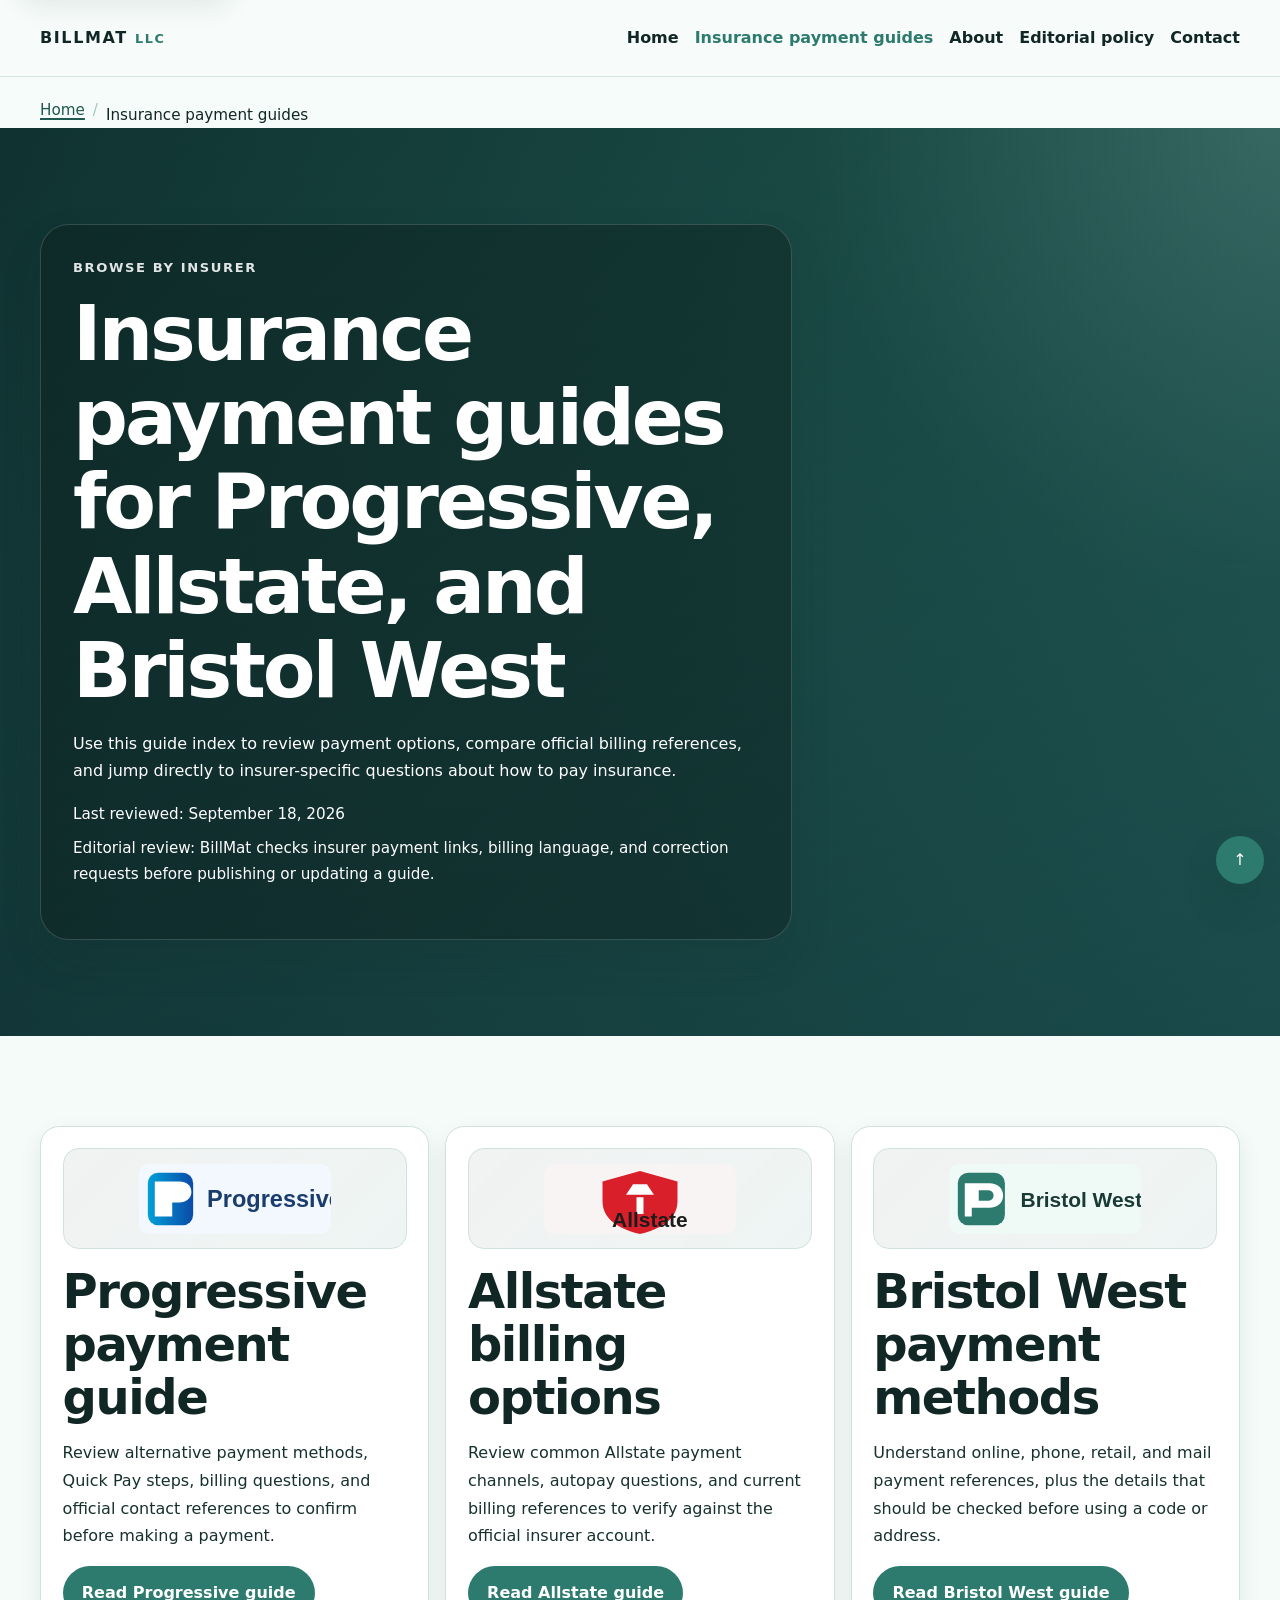
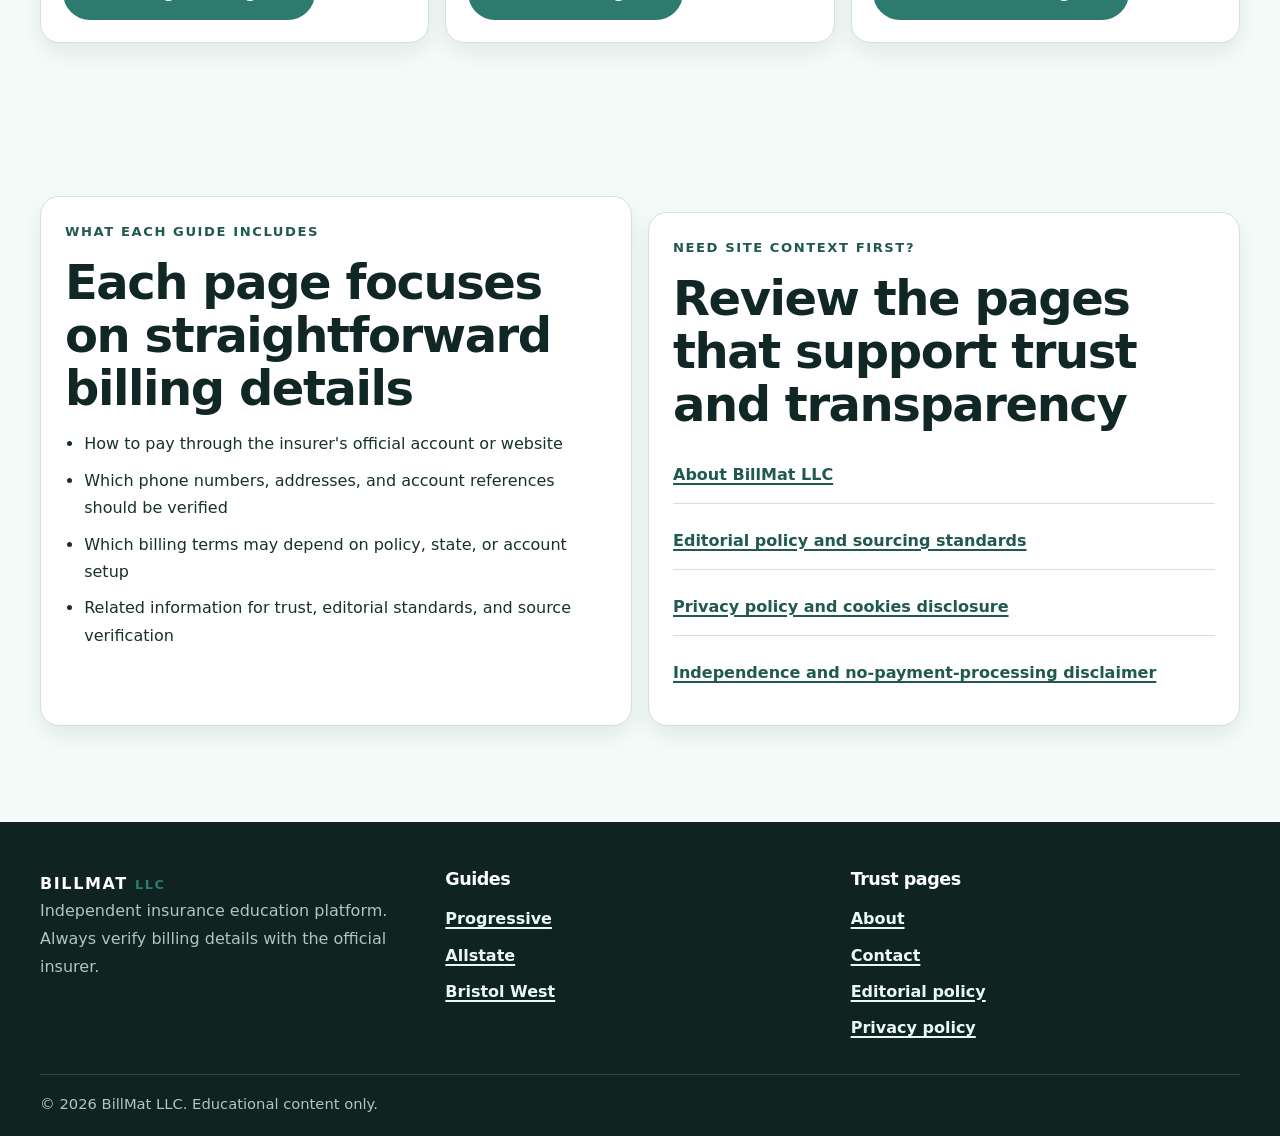
==== commit 472f6039: "Refine the guide index page to match the premium insurer subpage style and improve the overall card " ====
--- a/insurance-partners/index.html
+++ b/insurance-partners/index.html
@@ -21,8 +21,6 @@
   <link rel="canonical" href="https://getlivesupport.github.io/billmat/insurance-partners/">
   <link rel="icon" href="../assets/favicon.svg" type="image/svg+xml">
   <link rel="manifest" href="../site.webmanifest">
-  <style>
-    :root{color-scheme:light dark;--bg:#f4fbf8;--surface:#fff;--text:#16312e;--soft:#45635d;--line:#cfe2db;--brand:#2d7a6e;--brand-deep:#20594f}*{box-sizing:border-box}html{font-family:Inter,ui-sans-serif,system-ui,-apple-system,BlinkMacSystemFont,"Segoe UI",sans-serif;scroll-behavior:smooth}body{margin:0;background:#f7fcfa;color:var(--text);font:400 1rem/1.65 system-ui,-apple-system,BlinkMacSystemFont,"Segoe UI",sans-serif}.container{width:min(75rem,calc(100% - 2rem));margin:0 auto}.skip-link{position:absolute;left:1rem;top:-3rem;z-index:100;padding:.8rem 1rem;border-radius:999px;background:#fff;color:#16312e;font-weight:700;text-decoration:none}.skip-link:focus{top:1rem}.site-header{position:sticky;top:0;z-index:50;background:rgba(247,252,250,.94);backdrop-filter:blur(12px);border-bottom:1px solid var(--line)}.nav-wrap{min-height:4.75rem;display:flex;align-items:center;justify-content:space-between;gap:1rem}.logo{text-decoration:none;color:var(--text);font-weight:900;letter-spacing:.1em}.logo span{color:var(--brand)}.site-nav{display:flex;gap:1rem;flex-wrap:wrap}.site-nav a{text-decoration:none;color:var(--text);font-weight:600}.menu-toggle{display:none}.page-hero{padding:clamp(3.5rem,8vw,6rem) 0;background:linear-gradient(135deg,#123a35,#20594f 50%,#2d7a6e);color:#fff}.page-hero .hero-box{max-width:46rem;padding:1.6rem;border-radius:1.8rem;background:rgba(12,27,26,.34);border:1px solid rgba(255,255,255,.14)}.eyebrow{text-transform:uppercase;letter-spacing:.12em;font-size:.82rem;font-weight:800;color:rgba(255,255,255,.88);margin:0 0 .75rem}h1{margin:0 0 1rem;font-size:clamp(2.4rem,6vw,4.2rem);line-height:1.05;letter-spacing:-.04em}p{margin:0 0 1rem}.container .dark-eyebrow{color:#20594f}.breadcrumbs ol{display:flex;flex-wrap:wrap;gap:.5rem;list-style:none;padding:1rem 0 0;margin:0}.breadcrumbs li::after{content:"/";margin-left:.5rem;color:#9fc7bc}.breadcrumbs li:last-child::after{content:""}img,svg{display:block;max-width:100%;height:auto}@media(max-width:52rem){.menu-toggle{display:inline-flex}.site-nav{display:none}.container{width:min(75rem,calc(100% - 1.25rem))}}</style>
   <link rel="preload" href="../css/style.css" as="style" onload="this.onload=null;this.rel='stylesheet'">
   <noscript><link rel="stylesheet" href="../css/style.css"></noscript>
   <script src="../js/main.js" defer></script>
@@ -70,52 +68,63 @@
         <li><a aria-current="page" href="./">Insurance payment guides</a></li>
       </ol>
     </nav>
-    <section class="page-hero">
+    <section class="page-hero teal-hero">
       <div class="container">
         <div class="hero-box">
           <p class="eyebrow">Browse by insurer</p>
           <h1>Insurance payment guides for Progressive, Allstate, and Bristol West</h1>
-          <p>Use this guide index when you want to compare insurance payment options, review billing contacts to verify, or jump directly to insurer-specific FAQs about how to pay car insurance.</p>
-          <p class="last-reviewed"><span>Last reviewed: September 18, 2026</span><span>Editorial review: BillMat checks insurer payment links, billing language, and correction requests before publishing updates.</span></p>
+          <p>Use this guide index to review payment options, compare official billing references, and jump directly to insurer-specific questions about how to pay insurance.</p>
+          <p class="last-reviewed"><span>Last reviewed: September 18, 2026</span><span>Editorial review: BillMat checks insurer payment links, billing language, and correction requests before publishing or updating a guide.</span></p>
         </div>
       </div>
     </section>
+
     <section class="section">
       <div class="container">
         <div class="card-grid three">
           <article class="partner-card">
-            <span class="company-badge company-progressive" aria-hidden="true">P</span>
+            <div class="company-mark">
+              <img src="../assets/logos/progressive-logo.svg" alt="Progressive logo" width="220" height="80">
+            </div>
             <h2>Progressive payment guide</h2>
-            <p>Explore Quick Pay, phone payments, online account billing, mailed payments, and questions to verify about installment fees or grace periods.</p>
+            <p>Review alternative payment methods, Quick Pay steps, billing questions, and official contact references to confirm before making a payment.</p>
             <a class="button" href="progressive.html">Read Progressive guide</a>
           </article>
+
           <article class="partner-card">
-            <span class="company-badge company-allstate" aria-hidden="true">A</span>
+            <div class="company-mark">
+              <img src="../assets/logos/allstate-logo.svg" alt="Allstate logo" width="220" height="80">
+            </div>
             <h2>Allstate billing options</h2>
-            <p>Review common Allstate billing methods, app and autopay reminders, and supplied phone numbers and mailing references to confirm on your current bill.</p>
+            <p>Review common Allstate payment channels, autopay questions, and current billing references to verify against the official insurer account.</p>
             <a class="button" href="allstate.html">Read Allstate guide</a>
           </article>
+
           <article class="partner-card">
-            <span class="company-badge company-bristol" aria-hidden="true">B</span>
+            <div class="company-mark">
+              <img src="../assets/logos/bristol-west-logo.svg" alt="Bristol West logo" width="220" height="80">
+            </div>
             <h2>Bristol West payment methods</h2>
-            <p>Understand Bristol West online, phone, retail, and mail payment methods, along with reminders to verify any fees, codes, deadlines, or policy changes.</p>
+            <p>Understand online, phone, retail, and mail payment references, plus the details that should be checked before using a code or address.</p>
             <a class="button" href="bristol-west.html">Read Bristol West guide</a>
           </article>
         </div>
       </div>
     </section>
+
     <section class="section-tight">
       <div class="container content-grid">
         <article class="surface-card">
-          <p class="eyebrow dark-eyebrow">What every guide includes</p>
-          <h2>Each page is designed to answer the next useful question</h2>
+          <p class="eyebrow dark-eyebrow">What each guide includes</p>
+          <h2>Each page focuses on straightforward billing details</h2>
           <ul>
-            <li>How to pay insurance premium online through official insurer channels</li>
-            <li>What phone numbers, mailing addresses, and account links should be verified before use</li>
-            <li>Which payment terms need confirmation, such as autopay discounts, installment fees, or grace periods</li>
-            <li>Related reading for privacy, editorial standards, and BillMat's independence disclaimer</li>
+            <li>How to pay through the insurer's official account or website</li>
+            <li>Which phone numbers, addresses, and account references should be verified</li>
+            <li>Which billing terms may depend on policy, state, or account setup</li>
+            <li>Related information for trust, editorial standards, and source verification</li>
           </ul>
         </article>
+
         <article class="surface-card">
           <p class="eyebrow dark-eyebrow">Need site context first?</p>
           <h2>Review the pages that support trust and transparency</h2>
--- a/css/style.css
+++ b/css/style.css
@@ -40,14 +40,8 @@
   --font-heading: Inter, ui-sans-serif, system-ui, -apple-system, BlinkMacSystemFont, "Segoe UI", sans-serif;
 }
 
-* {
-  box-sizing: border-box;
-}
-
-html {
-  scroll-behavior: smooth;
-}
-
+* { box-sizing: border-box; }
+html { scroll-behavior: smooth; }
 body {
   margin: 0;
   font-family: var(--font-body);
@@ -64,9 +58,7 @@
   text-underline-offset: 0.2em;
 }
 
-a:hover {
-  color: var(--brand);
-}
+a:hover { color: var(--brand); }
 
 img,
 svg {
@@ -77,9 +69,7 @@
 
 button,
 a,
-summary {
-  -webkit-tap-highlight-color: transparent;
-}
+summary { -webkit-tap-highlight-color: transparent; }
 
 button,
 input,
@@ -107,23 +97,15 @@
   box-shadow: var(--shadow-sm);
 }
 
-.skip-link:focus {
-  top: 1rem;
-}
+.skip-link:focus { top: 1rem; }
 
 .container {
   width: min(var(--container), calc(100% - 2rem));
   margin: 0 auto;
 }
 
-.section {
-  padding: clamp(3.5rem, 7vw, 6rem) 0;
-}
-
-.section-tight {
-  padding: clamp(2.5rem, 5vw, 4rem) 0;
-}
-
+.section { padding: clamp(3.5rem, 7vw, 6rem) 0; }
+.section-tight { padding: clamp(2.5rem, 5vw, 4rem) 0; }
 .eyebrow {
   margin: 0 0 0.75rem;
   color: var(--brand-deep);
@@ -133,9 +115,7 @@
   text-transform: uppercase;
 }
 
-h1,
-h2,
-h3 {
+h1,h2,h3 {
   margin: 0 0 1rem;
   color: var(--heading);
   font-family: var(--font-heading);
@@ -157,30 +137,11 @@
   letter-spacing: -0.02em;
 }
 
-p,
-ul,
-ol,
-table,
-address {
-  margin: 0 0 1rem;
-}
-
-ul,
-ol {
-  padding-left: 1.2rem;
-}
-
-li + li {
-  margin-top: 0.55rem;
-}
-
-strong {
-  color: var(--heading);
-}
-
-.small,
-.meta,
-.helper-text {
+p, ul, ol, table, address { margin: 0 0 1rem; }
+ul, ol { padding-left: 1.2rem; }
+li + li { margin-top: 0.55rem; }
+strong { color: var(--heading); }
+.small,.meta,.helper-text {
   color: var(--text-soft);
   font-size: 0.95rem;
 }
@@ -225,10 +186,7 @@
   white-space: nowrap;
 }
 
-.logo span {
-  color: var(--brand);
-  font-size: 0.8em;
-}
+.logo span { color: var(--brand); font-size: 0.8em; }
 
 .menu-toggle {
   display: none;
@@ -268,9 +226,7 @@
   overflow: clip;
 }
 
-.hero {
-  padding: clamp(4rem, 8vw, 7rem) 0 var(--space-6);
-}
+.hero { padding: clamp(4rem, 8vw, 7rem) 0 var(--space-6); }
 
 .hero-grid,
 .hero-columns {
@@ -294,7 +250,8 @@
 .policy-card,
 .article-shell,
 .related-card,
-.utility-panel {
+.utility-panel,
+.insurer-profile {
   background: var(--surface);
   border: 1px solid var(--line);
   border-radius: var(--radius-md);
@@ -341,10 +298,7 @@
   color: #ffffff;
 }
 
-.button:hover {
-  background: var(--brand-deep);
-  color: #ffffff;
-}
+.button:hover { background: var(--brand-deep); color: #ffffff; }
 
 .button-secondary {
   padding: 0.85rem 1.2rem;
@@ -358,13 +312,9 @@
   color: var(--brand);
 }
 
-.text-button {
-  color: var(--brand-deep);
-}
-
-.hero-panel {
-  padding: 1.5rem;
-}
+.text-button { color: var(--brand-deep); }
+
+.hero-panel { padding: 1.5rem; }
 
 .hero-panel svg {
   width: 100%;
@@ -413,9 +363,7 @@
 
 .highlight-band .eyebrow,
 .guide-hero .eyebrow,
-.page-hero .eyebrow {
-  color: rgba(255, 255, 255, 0.88);
-}
+.page-hero .eyebrow { color: rgba(255,255,255,0.88); }
 
 .section-heading {
   max-width: 48rem;
@@ -424,16 +372,12 @@
 
 .partner-card,
 .info-card,
-.related-card {
-  height: 100%;
-}
+.related-card { height: 100%; }
 
 .partner-card ul,
 .related-card ul,
 .contact-card ul,
-.policy-card ul {
-  padding-left: 1rem;
-}
+.policy-card ul { padding-left: 1rem; }
 
 .company-badge,
 .icon-chip,
@@ -450,18 +394,30 @@
 }
 
 .company-progressive,
-.progressive-accent {
-  background: linear-gradient(135deg, var(--progressive-deep), var(--progressive));
-}
-
+.progressive-accent { background: linear-gradient(135deg, var(--progressive-deep), var(--progressive)); }
 .company-allstate,
-.allstate-accent {
-  background: linear-gradient(135deg, var(--allstate-deep), var(--allstate));
-}
-
+.allstate-accent { background: linear-gradient(135deg, var(--allstate-deep), var(--allstate)); }
 .company-bristol,
-.bristol-accent {
-  background: linear-gradient(135deg, var(--bristol-deep), var(--bristol));
+.bristol-accent { background: linear-gradient(135deg, var(--bristol-deep), var(--bristol)); }
+
+.partner-card .company-mark {
+  display: flex;
+  align-items: center;
+  justify-content: center;
+  width: 100%;
+  min-height: 4.75rem;
+  margin-bottom: 1rem;
+  padding: 0.9rem;
+  border-radius: 1rem;
+  background: linear-gradient(135deg, rgba(18, 39, 37, 0.06), rgba(45, 122, 110, 0.08));
+  border: 1px solid var(--line);
+}
+
+.partner-card .company-mark img {
+  max-width: 12rem;
+  width: 100%;
+  height: auto;
+  object-fit: contain;
 }
 
 .surface-card,
@@ -473,9 +429,7 @@
 }
 
 .surface-card + .surface-card,
-.notice-card + .notice-card {
-  margin-top: 1rem;
-}
+.notice-card + .notice-card { margin-top: 1rem; }
 
 .article-shell {
   display: grid;
@@ -505,20 +459,14 @@
   color: var(--line-strong);
 }
 
-.breadcrumbs li:last-child::after {
-  content: "";
-  margin: 0;
-}
-
+.breadcrumbs li:last-child::after { content: ""; margin: 0; }
 .breadcrumbs [aria-current="page"] {
   color: var(--heading);
   text-decoration: none;
 }
 
 .page-hero,
-.guide-hero {
-  padding: clamp(3.25rem, 8vw, 6rem) 0;
-}
+.guide-hero { padding: clamp(3.25rem, 8vw, 6rem) 0; }
 
 .page-hero::before,
 .guide-hero::before {
@@ -529,10 +477,7 @@
 }
 
 .page-hero .container,
-.guide-hero .container {
-  position: relative;
-  z-index: 1;
-}
+.guide-hero .container { position: relative; z-index: 1; }
 
 .page-hero .hero-box,
 .guide-hero .hero-box {
@@ -548,9 +493,7 @@
 .page-hero h1,
 .page-hero p,
 .guide-hero h1,
-.guide-hero p {
-  color: #ffffff;
-}
+.guide-hero p { color: #ffffff; }
 
 .progressive-hero {
   background:
@@ -576,9 +519,72 @@
     linear-gradient(135deg, #123a35 0%, #20594f 45%, #2d7a6e 100%);
 }
 
+.insurer-profile {
+  display: grid;
+  grid-template-columns: minmax(0, 1.1fr) minmax(0, 1.7fr) minmax(0, 1.2fr);
+  gap: 1.25rem;
+  align-items: center;
+  margin: 0 0 2rem;
+  padding: 1.5rem;
+  border: 1px solid rgba(207, 226, 219, 0.9);
+  background: linear-gradient(135deg, rgba(255,255,255,0.96), rgba(238,247,244,0.95));
+}
+
+.company-brand {
+  display: flex;
+  align-items: center;
+  justify-content: center;
+  min-height: 8.5rem;
+  padding: 1rem;
+  border-radius: 1rem;
+  border: 1px solid var(--line);
+  background: linear-gradient(135deg, rgba(9, 34, 31, 0.96), rgba(16, 44, 41, 0.98));
+}
+
+.company-brand img {
+  width: 100%;
+  max-width: 14rem;
+  object-fit: contain;
+}
+
+.insurer-summary h2,
+.insurer-details h3 {
+  margin-bottom: 0.5rem;
+}
+
+.insurer-summary p:last-child {
+  margin-bottom: 0;
+  color: var(--text-soft);
+}
+
+.insurer-details {
+  padding: 1rem 1.1rem;
+  border: 1px solid var(--line);
+  border-radius: 1rem;
+  background: rgba(255,255,255,0.7);
+}
+
+.insurer-facts {
+  list-style: none;
+  padding: 0;
+  margin: 0;
+}
+
+.insurer-facts li {
+  margin: 0 0 0.45rem;
+  color: var(--text);
+  line-height: 1.5;
+}
+
+.insurer-facts a {
+  color: var(--brand-deep);
+  text-decoration: underline;
+}
+
 .quick-answer {
   border-left: 0.38rem solid var(--brand);
-  background: var(--surface-alt);
+  background: linear-gradient(135deg, rgba(45, 122, 110, 0.10), rgba(45, 122, 110, 0.04));
+  border-radius: 1.4rem;
 }
 
 .quick-answer strong,
@@ -615,9 +621,7 @@
 
 .steps-list li:last-child,
 .resource-list li:last-child,
-.link-list li:last-child {
-  border-bottom: 0;
-}
+.link-list li:last-child { border-bottom: 0; }
 
 .steps-grid .info-card,
 .checklist-grid .info-card {
@@ -679,14 +683,8 @@
   border-left: 0.3rem solid var(--brand);
 }
 
-.faq-list {
-  display: grid;
-  gap: 0.85rem;
-}
-
-.faq-item {
-  overflow: hidden;
-}
+.faq-list { display: grid; gap: 0.85rem; }
+.faq-item { overflow: hidden; }
 
 .faq-toggle {
   width: 100%;
@@ -709,23 +707,12 @@
   color: var(--brand);
 }
 
-.faq-toggle[aria-expanded="true"]::after {
-  content: "–";
-}
-
-.faq-panel {
-  padding: 0 1.15rem 1.1rem;
-}
-
-.faq-panel[hidden] {
-  display: none;
-}
+.faq-toggle[aria-expanded="true"]::after { content: "–"; }
+.faq-panel { padding: 0 1.15rem 1.1rem; }
+.faq-panel[hidden] { display: none; }
 
 .contact-list,
-.address-block {
-  display: grid;
-  gap: 0.8rem;
-}
+.address-block { display: grid; gap: 0.8rem; }
 
 .contact-list > div,
 .address-block > div {
@@ -738,9 +725,7 @@
 .related-grid .related-card a,
 .footer-links a,
 .link-list a,
-.inline-list a {
-  font-weight: 600;
-}
+.inline-list a { font-weight: 600; }
 
 .notice-inline {
   padding: 1rem 1.15rem;
@@ -748,12 +733,7 @@
   background: rgba(45, 122, 110, 0.08);
 }
 
-.stats-inline {
-  display: flex;
-  flex-wrap: wrap;
-  gap: 0.8rem;
-}
-
+.stats-inline { display: flex; flex-wrap: wrap; gap: 0.8rem; }
 .stats-inline span {
   padding: 0.55rem 0.85rem;
   border-radius: 999px;
@@ -765,27 +745,16 @@
 .related-grid,
 .footer-grid,
 .card-grid.three,
-.card-grid.four,
 .contact-grid,
-.utility-grid {
-  grid-template-columns: repeat(3, minmax(0, 1fr));
-}
-
+.utility-grid { grid-template-columns: repeat(3, minmax(0, 1fr)); }
+.card-grid.four { grid-template-columns: repeat(4, minmax(0, 1fr)); }
 .card-grid.two,
 .content-grid,
 .hero-columns,
 .steps-grid,
-.checklist-grid {
-  grid-template-columns: repeat(2, minmax(0, 1fr));
-}
-
-.content-grid.aside-left {
-  grid-template-columns: minmax(0, 1.3fr) minmax(18rem, 0.7fr);
-}
-
-.hero-grid {
-  grid-template-columns: minmax(0, 1.25fr) minmax(18rem, 0.75fr);
-}
+.checklist-grid { grid-template-columns: repeat(2, minmax(0, 1fr)); }
+.content-grid.aside-left { grid-template-columns: minmax(0, 1.3fr) minmax(18rem, 0.7fr); }
+.hero-grid { grid-template-columns: minmax(0, 1.25fr) minmax(18rem, 0.75fr); }
 
 .site-footer {
   margin-top: 2rem;
@@ -794,33 +763,14 @@
   color: #ecf7f3;
 }
 
-.site-footer a {
-  color: #ecf7f3;
-}
-
+.site-footer a { color: #ecf7f3; }
 .site-footer h2,
-.site-footer h3 {
-  color: #ffffff;
-  font-size: 1.1rem;
-}
-
-.footer-grid {
-  align-items: start;
-}
-
-.footer-links {
-  display: grid;
-  gap: 0.55rem;
-}
-
+.site-footer h3 { color: #ffffff; font-size: 1.1rem; }
+.footer-grid { align-items: start; }
+.footer-links { display: grid; gap: 0.55rem; }
 .footer-note,
-.site-footer .small {
-  color: var(--footer-soft);
-}
-
-.site-footer .logo {
-  color: #ffffff;
-}
+.site-footer .small { color: var(--footer-soft); }
+.site-footer .logo { color: #ffffff; }
 
 .copyright {
   margin-top: 2rem;
@@ -886,19 +836,16 @@
   .utility-grid,
   .contact-grid,
   .related-grid,
-  .footer-grid {
+  .footer-grid,
+  .insurer-profile {
     grid-template-columns: 1fr;
   }
 
-  .table-wrap table {
-    min-width: 36rem;
-  }
+  .table-wrap table { min-width: 36rem; }
 }
 
 @media (max-width: 52rem) {
-  .menu-toggle {
-    display: inline-flex;
-  }
+  .menu-toggle { display: inline-flex; }
 
   .site-nav {
     position: absolute;
@@ -915,17 +862,10 @@
     box-shadow: var(--shadow-md);
   }
 
-  .site-nav.open {
-    display: flex;
-  }
-
-  .site-nav a {
-    padding: 0.2rem 0;
-  }
-
-  .container {
-    width: min(var(--container), calc(100% - 1.25rem));
-  }
+  .site-nav.open { display: flex; }
+  .site-nav a { padding: 0.2rem 0; }
+
+  .container { width: min(var(--container), calc(100% - 1.25rem)); }
 
   .page-hero .hero-box,
   .guide-hero .hero-box,
@@ -934,37 +874,22 @@
   .table-card,
   .notice-card,
   .callout,
-  .quick-answer {
+  .quick-answer,
+  .insurer-profile {
     padding: 1.15rem;
   }
 
-  .table-wrap table {
-    min-width: 32rem;
-  }
+  .table-wrap table { min-width: 32rem; }
 }
 
 @media (max-width: 30rem) {
-  body {
-    font-size: 0.98rem;
-  }
-
-  h1 {
-    font-size: clamp(2rem, 12vw, 2.7rem);
-  }
-
-  h2 {
-    font-size: clamp(1.55rem, 8vw, 2rem);
-  }
-
+  body { font-size: 0.98rem; }
+  h1 { font-size: clamp(2rem, 12vw, 2.7rem); }
+  h2 { font-size: clamp(1.55rem, 8vw, 2rem); }
   .button,
-  .button-secondary {
-    width: 100%;
-  }
-
+  .button-secondary { width: 100%; }
   .hero-actions,
-  .button-row {
-    align-items: stretch;
-  }
+  .button-row { align-items: stretch; }
 }
 
 @media (prefers-color-scheme: dark) {
@@ -988,77 +913,18 @@
     --shadow-md: 0 28px 46px rgba(0, 0, 0, 0.35);
   }
 
-  body {
-    background: linear-gradient(180deg, #0b1413 0%, var(--bg) 18rem, var(--bg) 100%);
+  body { background: linear-gradient(180deg, #0b1413 0%, var(--bg) 18rem, var(--bg) 100%); }
+  .site-header { background: rgba(9, 20, 18, 0.92); }
+
+  .site-header.scrolled { background: rgba(16, 33, 31, 0.96); }
+  .button-secondary { background: rgba(16, 33, 31, 0.72); }
+  .insurer-profile {
+    background: linear-gradient(135deg, rgba(11, 22, 20, 0.97), rgba(16, 33, 31, 0.95));
+    border-color: rgba(78, 125, 116, 0.4);
   }
-
-  .site-header {
-    background: rgba(9, 20, 18, 0.92);
+  .company-brand {
+    background: linear-gradient(135deg, rgba(8, 32, 31, 0.94), rgba(11, 27, 26, 0.98));
   }
-
-  .site-header.scrolled {
-    background: rgba(5, 12, 11, 0.95);
-  }
-
-  .menu-toggle,
-  .site-nav {
-    background: rgba(16, 33, 31, 0.98);
-  }
-
-  .button-secondary {
-    background: rgba(19, 42, 39, 0.75);
-  }
-
-  .highlight-band,
-  .teal-hero {
-    background:
-      radial-gradient(circle at top right, rgba(191, 226, 218, 0.12), transparent 30%),
-      linear-gradient(135deg, #0f2a26 0%, #17443d 45%, #23675c 100%);
-  }
-
-  .page-hero .hero-box,
-  .guide-hero .hero-box {
-    background: rgba(3, 10, 12, 0.44);
-  }
-}
-
-@media (prefers-reduced-motion: reduce) {
-  html {
-    scroll-behavior: auto;
-  }
-
-  *,
-  *::before,
-  *::after {
-    animation-duration: 0.01ms !important;
-    animation-iteration-count: 1 !important;
-    transition-duration: 0.01ms !important;
-    scroll-behavior: auto !important;
-  }
-}
-
-@media print {
-  .site-header,
-  .back-to-top,
-  .menu-toggle,
-  .button,
-  .button-secondary {
-    display: none !important;
-  }
-
-  body {
-    background: #ffffff;
-    color: #000000;
-  }
-
-  .article-shell,
-  .surface-card,
-  .info-card,
-  .faq-item,
-  .contact-card,
-  .timeline-item,
-  .policy-card {
-    box-shadow: none;
-    break-inside: avoid;
-  }
-}
+  .insurer-details { background: rgba(12, 24, 22, 0.82); }
+  .quick-answer { background: linear-gradient(135deg, rgba(45, 122, 110, 0.14), rgba(45, 122, 110, 0.08)); }
+}
--- a/css/style.css
+++ b/css/style.css
@@ -40,14 +40,8 @@
   --font-heading: Inter, ui-sans-serif, system-ui, -apple-system, BlinkMacSystemFont, "Segoe UI", sans-serif;
 }
 
-* {
-  box-sizing: border-box;
-}
-
-html {
-  scroll-behavior: smooth;
-}
-
+* { box-sizing: border-box; }
+html { scroll-behavior: smooth; }
 body {
   margin: 0;
   font-family: var(--font-body);
@@ -64,9 +58,7 @@
   text-underline-offset: 0.2em;
 }
 
-a:hover {
-  color: var(--brand);
-}
+a:hover { color: var(--brand); }
 
 img,
 svg {
@@ -77,9 +69,7 @@
 
 button,
 a,
-summary {
-  -webkit-tap-highlight-color: transparent;
-}
+summary { -webkit-tap-highlight-color: transparent; }
 
 button,
 input,
@@ -107,23 +97,15 @@
   box-shadow: var(--shadow-sm);
 }
 
-.skip-link:focus {
-  top: 1rem;
-}
+.skip-link:focus { top: 1rem; }
 
 .container {
   width: min(var(--container), calc(100% - 2rem));
   margin: 0 auto;
 }
 
-.section {
-  padding: clamp(3.5rem, 7vw, 6rem) 0;
-}
-
-.section-tight {
-  padding: clamp(2.5rem, 5vw, 4rem) 0;
-}
-
+.section { padding: clamp(3.5rem, 7vw, 6rem) 0; }
+.section-tight { padding: clamp(2.5rem, 5vw, 4rem) 0; }
 .eyebrow {
   margin: 0 0 0.75rem;
   color: var(--brand-deep);
@@ -133,9 +115,7 @@
   text-transform: uppercase;
 }
 
-h1,
-h2,
-h3 {
+h1,h2,h3 {
   margin: 0 0 1rem;
   color: var(--heading);
   font-family: var(--font-heading);
@@ -157,30 +137,11 @@
   letter-spacing: -0.02em;
 }
 
-p,
-ul,
-ol,
-table,
-address {
-  margin: 0 0 1rem;
-}
-
-ul,
-ol {
-  padding-left: 1.2rem;
-}
-
-li + li {
-  margin-top: 0.55rem;
-}
-
-strong {
-  color: var(--heading);
-}
-
-.small,
-.meta,
-.helper-text {
+p, ul, ol, table, address { margin: 0 0 1rem; }
+ul, ol { padding-left: 1.2rem; }
+li + li { margin-top: 0.55rem; }
+strong { color: var(--heading); }
+.small,.meta,.helper-text {
   color: var(--text-soft);
   font-size: 0.95rem;
 }
@@ -225,10 +186,7 @@
   white-space: nowrap;
 }
 
-.logo span {
-  color: var(--brand);
-  font-size: 0.8em;
-}
+.logo span { color: var(--brand); font-size: 0.8em; }
 
 .menu-toggle {
   display: none;
@@ -268,9 +226,7 @@
   overflow: clip;
 }
 
-.hero {
-  padding: clamp(4rem, 8vw, 7rem) 0 var(--space-6);
-}
+.hero { padding: clamp(4rem, 8vw, 7rem) 0 var(--space-6); }
 
 .hero-grid,
 .hero-columns {
@@ -294,7 +250,8 @@
 .policy-card,
 .article-shell,
 .related-card,
-.utility-panel {
+.utility-panel,
+.insurer-profile {
   background: var(--surface);
   border: 1px solid var(--line);
   border-radius: var(--radius-md);
@@ -341,10 +298,7 @@
   color: #ffffff;
 }
 
-.button:hover {
-  background: var(--brand-deep);
-  color: #ffffff;
-}
+.button:hover { background: var(--brand-deep); color: #ffffff; }
 
 .button-secondary {
   padding: 0.85rem 1.2rem;
@@ -358,13 +312,9 @@
   color: var(--brand);
 }
 
-.text-button {
-  color: var(--brand-deep);
-}
-
-.hero-panel {
-  padding: 1.5rem;
-}
+.text-button { color: var(--brand-deep); }
+
+.hero-panel { padding: 1.5rem; }
 
 .hero-panel svg {
   width: 100%;
@@ -413,9 +363,7 @@
 
 .highlight-band .eyebrow,
 .guide-hero .eyebrow,
-.page-hero .eyebrow {
-  color: rgba(255, 255, 255, 0.88);
-}
+.page-hero .eyebrow { color: rgba(255,255,255,0.88); }
 
 .section-heading {
   max-width: 48rem;
@@ -424,16 +372,12 @@
 
 .partner-card,
 .info-card,
-.related-card {
-  height: 100%;
-}
+.related-card { height: 100%; }
 
 .partner-card ul,
 .related-card ul,
 .contact-card ul,
-.policy-card ul {
-  padding-left: 1rem;
-}
+.policy-card ul { padding-left: 1rem; }
 
 .company-badge,
 .icon-chip,
@@ -450,18 +394,30 @@
 }
 
 .company-progressive,
-.progressive-accent {
-  background: linear-gradient(135deg, var(--progressive-deep), var(--progressive));
-}
-
+.progressive-accent { background: linear-gradient(135deg, var(--progressive-deep), var(--progressive)); }
 .company-allstate,
-.allstate-accent {
-  background: linear-gradient(135deg, var(--allstate-deep), var(--allstate));
-}
-
+.allstate-accent { background: linear-gradient(135deg, var(--allstate-deep), var(--allstate)); }
 .company-bristol,
-.bristol-accent {
-  background: linear-gradient(135deg, var(--bristol-deep), var(--bristol));
+.bristol-accent { background: linear-gradient(135deg, var(--bristol-deep), var(--bristol)); }
+
+.partner-card .company-mark {
+  display: flex;
+  align-items: center;
+  justify-content: center;
+  width: 100%;
+  min-height: 4.75rem;
+  margin-bottom: 1rem;
+  padding: 0.9rem;
+  border-radius: 1rem;
+  background: linear-gradient(135deg, rgba(18, 39, 37, 0.06), rgba(45, 122, 110, 0.08));
+  border: 1px solid var(--line);
+}
+
+.partner-card .company-mark img {
+  max-width: 12rem;
+  width: 100%;
+  height: auto;
+  object-fit: contain;
 }
 
 .surface-card,
@@ -473,9 +429,7 @@
 }
 
 .surface-card + .surface-card,
-.notice-card + .notice-card {
-  margin-top: 1rem;
-}
+.notice-card + .notice-card { margin-top: 1rem; }
 
 .article-shell {
   display: grid;
@@ -505,20 +459,14 @@
   color: var(--line-strong);
 }
 
-.breadcrumbs li:last-child::after {
-  content: "";
-  margin: 0;
-}
-
+.breadcrumbs li:last-child::after { content: ""; margin: 0; }
 .breadcrumbs [aria-current="page"] {
   color: var(--heading);
   text-decoration: none;
 }
 
 .page-hero,
-.guide-hero {
-  padding: clamp(3.25rem, 8vw, 6rem) 0;
-}
+.guide-hero { padding: clamp(3.25rem, 8vw, 6rem) 0; }
 
 .page-hero::before,
 .guide-hero::before {
@@ -529,10 +477,7 @@
 }
 
 .page-hero .container,
-.guide-hero .container {
-  position: relative;
-  z-index: 1;
-}
+.guide-hero .container { position: relative; z-index: 1; }
 
 .page-hero .hero-box,
 .guide-hero .hero-box {
@@ -548,9 +493,7 @@
 .page-hero h1,
 .page-hero p,
 .guide-hero h1,
-.guide-hero p {
-  color: #ffffff;
-}
+.guide-hero p { color: #ffffff; }
 
 .progressive-hero {
   background:
@@ -576,9 +519,72 @@
     linear-gradient(135deg, #123a35 0%, #20594f 45%, #2d7a6e 100%);
 }
 
+.insurer-profile {
+  display: grid;
+  grid-template-columns: minmax(0, 1.1fr) minmax(0, 1.7fr) minmax(0, 1.2fr);
+  gap: 1.25rem;
+  align-items: center;
+  margin: 0 0 2rem;
+  padding: 1.5rem;
+  border: 1px solid rgba(207, 226, 219, 0.9);
+  background: linear-gradient(135deg, rgba(255,255,255,0.96), rgba(238,247,244,0.95));
+}
+
+.company-brand {
+  display: flex;
+  align-items: center;
+  justify-content: center;
+  min-height: 8.5rem;
+  padding: 1rem;
+  border-radius: 1rem;
+  border: 1px solid var(--line);
+  background: linear-gradient(135deg, rgba(9, 34, 31, 0.96), rgba(16, 44, 41, 0.98));
+}
+
+.company-brand img {
+  width: 100%;
+  max-width: 14rem;
+  object-fit: contain;
+}
+
+.insurer-summary h2,
+.insurer-details h3 {
+  margin-bottom: 0.5rem;
+}
+
+.insurer-summary p:last-child {
+  margin-bottom: 0;
+  color: var(--text-soft);
+}
+
+.insurer-details {
+  padding: 1rem 1.1rem;
+  border: 1px solid var(--line);
+  border-radius: 1rem;
+  background: rgba(255,255,255,0.7);
+}
+
+.insurer-facts {
+  list-style: none;
+  padding: 0;
+  margin: 0;
+}
+
+.insurer-facts li {
+  margin: 0 0 0.45rem;
+  color: var(--text);
+  line-height: 1.5;
+}
+
+.insurer-facts a {
+  color: var(--brand-deep);
+  text-decoration: underline;
+}
+
 .quick-answer {
   border-left: 0.38rem solid var(--brand);
-  background: var(--surface-alt);
+  background: linear-gradient(135deg, rgba(45, 122, 110, 0.10), rgba(45, 122, 110, 0.04));
+  border-radius: 1.4rem;
 }
 
 .quick-answer strong,
@@ -615,9 +621,7 @@
 
 .steps-list li:last-child,
 .resource-list li:last-child,
-.link-list li:last-child {
-  border-bottom: 0;
-}
+.link-list li:last-child { border-bottom: 0; }
 
 .steps-grid .info-card,
 .checklist-grid .info-card {
@@ -679,14 +683,8 @@
   border-left: 0.3rem solid var(--brand);
 }
 
-.faq-list {
-  display: grid;
-  gap: 0.85rem;
-}
-
-.faq-item {
-  overflow: hidden;
-}
+.faq-list { display: grid; gap: 0.85rem; }
+.faq-item { overflow: hidden; }
 
 .faq-toggle {
   width: 100%;
@@ -709,23 +707,12 @@
   color: var(--brand);
 }
 
-.faq-toggle[aria-expanded="true"]::after {
-  content: "–";
-}
-
-.faq-panel {
-  padding: 0 1.15rem 1.1rem;
-}
-
-.faq-panel[hidden] {
-  display: none;
-}
+.faq-toggle[aria-expanded="true"]::after { content: "–"; }
+.faq-panel { padding: 0 1.15rem 1.1rem; }
+.faq-panel[hidden] { display: none; }
 
 .contact-list,
-.address-block {
-  display: grid;
-  gap: 0.8rem;
-}
+.address-block { display: grid; gap: 0.8rem; }
 
 .contact-list > div,
 .address-block > div {
@@ -738,9 +725,7 @@
 .related-grid .related-card a,
 .footer-links a,
 .link-list a,
-.inline-list a {
-  font-weight: 600;
-}
+.inline-list a { font-weight: 600; }
 
 .notice-inline {
   padding: 1rem 1.15rem;
@@ -748,12 +733,7 @@
   background: rgba(45, 122, 110, 0.08);
 }
 
-.stats-inline {
-  display: flex;
-  flex-wrap: wrap;
-  gap: 0.8rem;
-}
-
+.stats-inline { display: flex; flex-wrap: wrap; gap: 0.8rem; }
 .stats-inline span {
   padding: 0.55rem 0.85rem;
   border-radius: 999px;
@@ -765,27 +745,16 @@
 .related-grid,
 .footer-grid,
 .card-grid.three,
-.card-grid.four,
 .contact-grid,
-.utility-grid {
-  grid-template-columns: repeat(3, minmax(0, 1fr));
-}
-
+.utility-grid { grid-template-columns: repeat(3, minmax(0, 1fr)); }
+.card-grid.four { grid-template-columns: repeat(4, minmax(0, 1fr)); }
 .card-grid.two,
 .content-grid,
 .hero-columns,
 .steps-grid,
-.checklist-grid {
-  grid-template-columns: repeat(2, minmax(0, 1fr));
-}
-
-.content-grid.aside-left {
-  grid-template-columns: minmax(0, 1.3fr) minmax(18rem, 0.7fr);
-}
-
-.hero-grid {
-  grid-template-columns: minmax(0, 1.25fr) minmax(18rem, 0.75fr);
-}
+.checklist-grid { grid-template-columns: repeat(2, minmax(0, 1fr)); }
+.content-grid.aside-left { grid-template-columns: minmax(0, 1.3fr) minmax(18rem, 0.7fr); }
+.hero-grid { grid-template-columns: minmax(0, 1.25fr) minmax(18rem, 0.75fr); }
 
 .site-footer {
   margin-top: 2rem;
@@ -794,33 +763,14 @@
   color: #ecf7f3;
 }
 
-.site-footer a {
-  color: #ecf7f3;
-}
-
+.site-footer a { color: #ecf7f3; }
 .site-footer h2,
-.site-footer h3 {
-  color: #ffffff;
-  font-size: 1.1rem;
-}
-
-.footer-grid {
-  align-items: start;
-}
-
-.footer-links {
-  display: grid;
-  gap: 0.55rem;
-}
-
+.site-footer h3 { color: #ffffff; font-size: 1.1rem; }
+.footer-grid { align-items: start; }
+.footer-links { display: grid; gap: 0.55rem; }
 .footer-note,
-.site-footer .small {
-  color: var(--footer-soft);
-}
-
-.site-footer .logo {
-  color: #ffffff;
-}
+.site-footer .small { color: var(--footer-soft); }
+.site-footer .logo { color: #ffffff; }
 
 .copyright {
   margin-top: 2rem;
@@ -886,19 +836,16 @@
   .utility-grid,
   .contact-grid,
   .related-grid,
-  .footer-grid {
+  .footer-grid,
+  .insurer-profile {
     grid-template-columns: 1fr;
   }
 
-  .table-wrap table {
-    min-width: 36rem;
-  }
+  .table-wrap table { min-width: 36rem; }
 }
 
 @media (max-width: 52rem) {
-  .menu-toggle {
-    display: inline-flex;
-  }
+  .menu-toggle { display: inline-flex; }
 
   .site-nav {
     position: absolute;
@@ -915,17 +862,10 @@
     box-shadow: var(--shadow-md);
   }
 
-  .site-nav.open {
-    display: flex;
-  }
-
-  .site-nav a {
-    padding: 0.2rem 0;
-  }
-
-  .container {
-    width: min(var(--container), calc(100% - 1.25rem));
-  }
+  .site-nav.open { display: flex; }
+  .site-nav a { padding: 0.2rem 0; }
+
+  .container { width: min(var(--container), calc(100% - 1.25rem)); }
 
   .page-hero .hero-box,
   .guide-hero .hero-box,
@@ -934,37 +874,22 @@
   .table-card,
   .notice-card,
   .callout,
-  .quick-answer {
+  .quick-answer,
+  .insurer-profile {
     padding: 1.15rem;
   }
 
-  .table-wrap table {
-    min-width: 32rem;
-  }
+  .table-wrap table { min-width: 32rem; }
 }
 
 @media (max-width: 30rem) {
-  body {
-    font-size: 0.98rem;
-  }
-
-  h1 {
-    font-size: clamp(2rem, 12vw, 2.7rem);
-  }
-
-  h2 {
-    font-size: clamp(1.55rem, 8vw, 2rem);
-  }
-
+  body { font-size: 0.98rem; }
+  h1 { font-size: clamp(2rem, 12vw, 2.7rem); }
+  h2 { font-size: clamp(1.55rem, 8vw, 2rem); }
   .button,
-  .button-secondary {
-    width: 100%;
-  }
-
+  .button-secondary { width: 100%; }
   .hero-actions,
-  .button-row {
-    align-items: stretch;
-  }
+  .button-row { align-items: stretch; }
 }
 
 @media (prefers-color-scheme: dark) {
@@ -988,77 +913,18 @@
     --shadow-md: 0 28px 46px rgba(0, 0, 0, 0.35);
   }
 
-  body {
-    background: linear-gradient(180deg, #0b1413 0%, var(--bg) 18rem, var(--bg) 100%);
+  body { background: linear-gradient(180deg, #0b1413 0%, var(--bg) 18rem, var(--bg) 100%); }
+  .site-header { background: rgba(9, 20, 18, 0.92); }
+
+  .site-header.scrolled { background: rgba(16, 33, 31, 0.96); }
+  .button-secondary { background: rgba(16, 33, 31, 0.72); }
+  .insurer-profile {
+    background: linear-gradient(135deg, rgba(11, 22, 20, 0.97), rgba(16, 33, 31, 0.95));
+    border-color: rgba(78, 125, 116, 0.4);
   }
-
-  .site-header {
-    background: rgba(9, 20, 18, 0.92);
+  .company-brand {
+    background: linear-gradient(135deg, rgba(8, 32, 31, 0.94), rgba(11, 27, 26, 0.98));
   }
-
-  .site-header.scrolled {
-    background: rgba(5, 12, 11, 0.95);
-  }
-
-  .menu-toggle,
-  .site-nav {
-    background: rgba(16, 33, 31, 0.98);
-  }
-
-  .button-secondary {
-    background: rgba(19, 42, 39, 0.75);
-  }
-
-  .highlight-band,
-  .teal-hero {
-    background:
-      radial-gradient(circle at top right, rgba(191, 226, 218, 0.12), transparent 30%),
-      linear-gradient(135deg, #0f2a26 0%, #17443d 45%, #23675c 100%);
-  }
-
-  .page-hero .hero-box,
-  .guide-hero .hero-box {
-    background: rgba(3, 10, 12, 0.44);
-  }
-}
-
-@media (prefers-reduced-motion: reduce) {
-  html {
-    scroll-behavior: auto;
-  }
-
-  *,
-  *::before,
-  *::after {
-    animation-duration: 0.01ms !important;
-    animation-iteration-count: 1 !important;
-    transition-duration: 0.01ms !important;
-    scroll-behavior: auto !important;
-  }
-}
-
-@media print {
-  .site-header,
-  .back-to-top,
-  .menu-toggle,
-  .button,
-  .button-secondary {
-    display: none !important;
-  }
-
-  body {
-    background: #ffffff;
-    color: #000000;
-  }
-
-  .article-shell,
-  .surface-card,
-  .info-card,
-  .faq-item,
-  .contact-card,
-  .timeline-item,
-  .policy-card {
-    box-shadow: none;
-    break-inside: avoid;
-  }
-}
+  .insurer-details { background: rgba(12, 24, 22, 0.82); }
+  .quick-answer { background: linear-gradient(135deg, rgba(45, 122, 110, 0.14), rgba(45, 122, 110, 0.08)); }
+}
